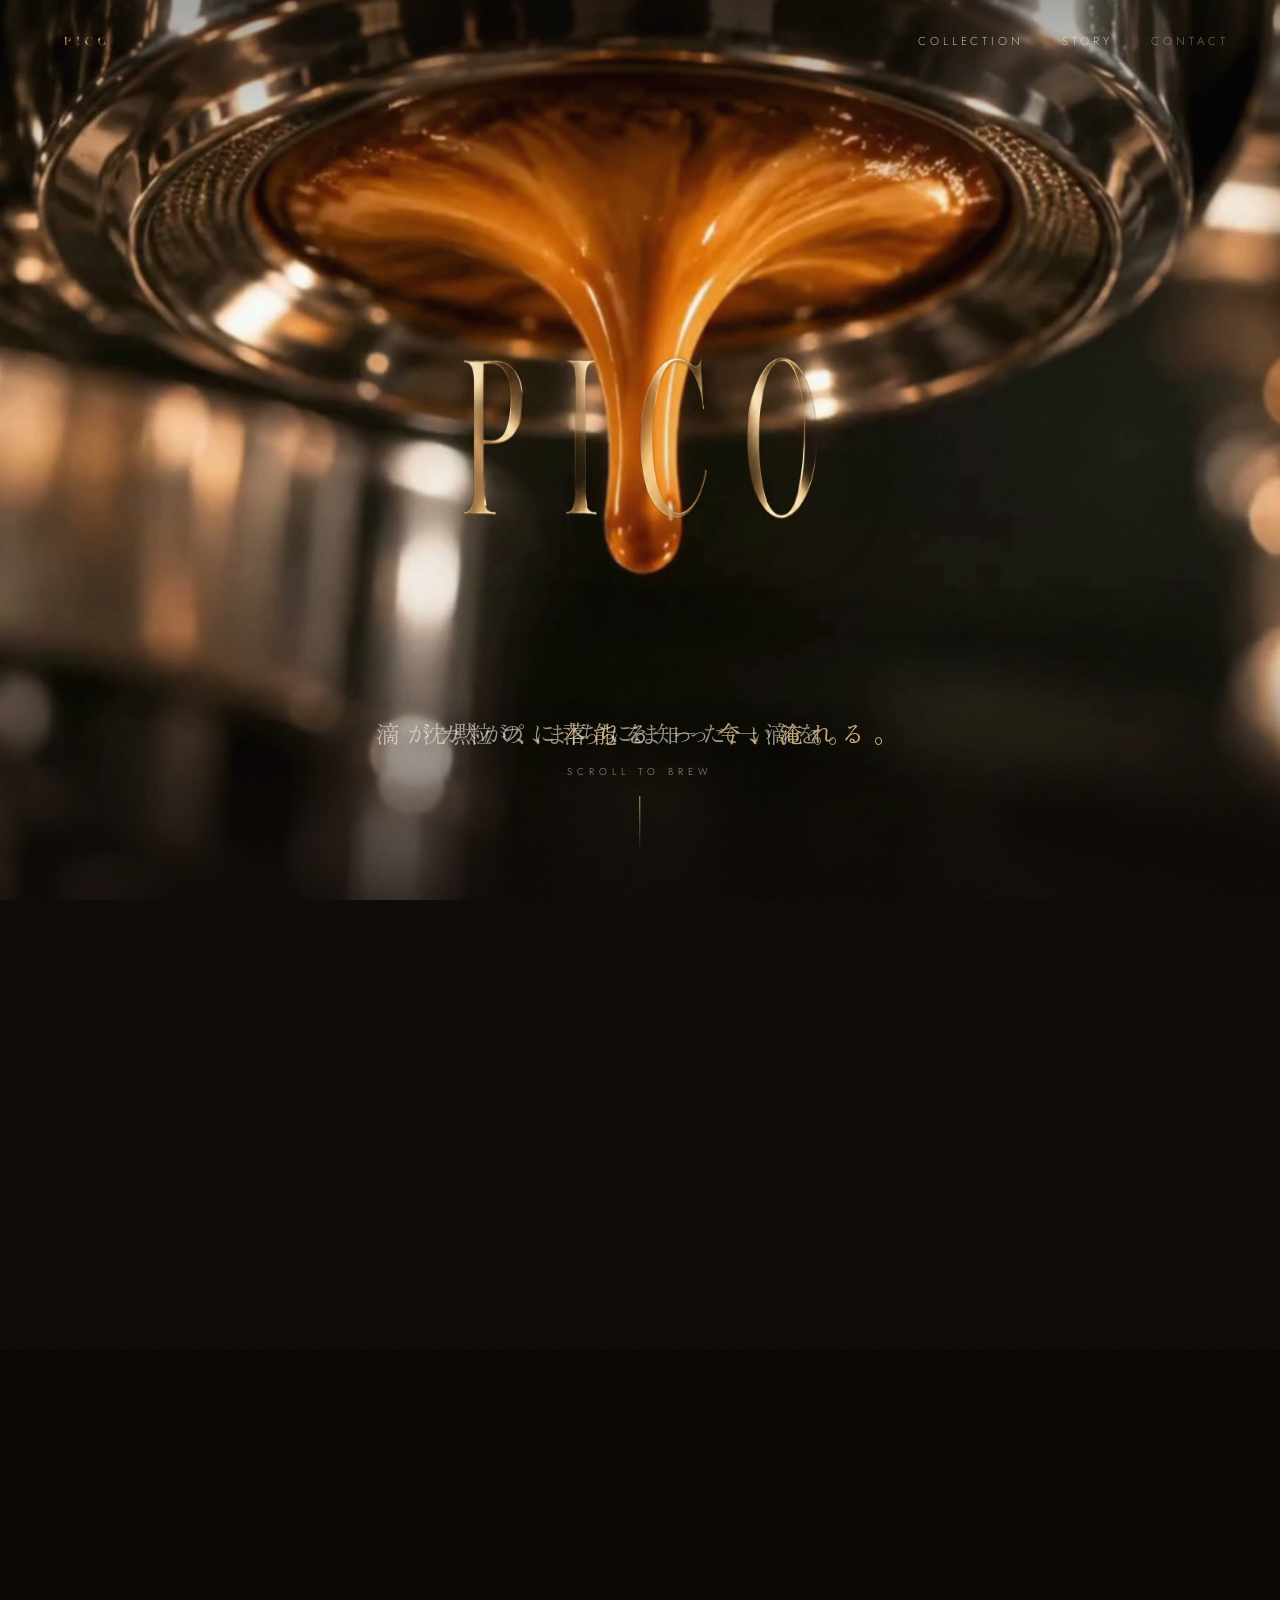
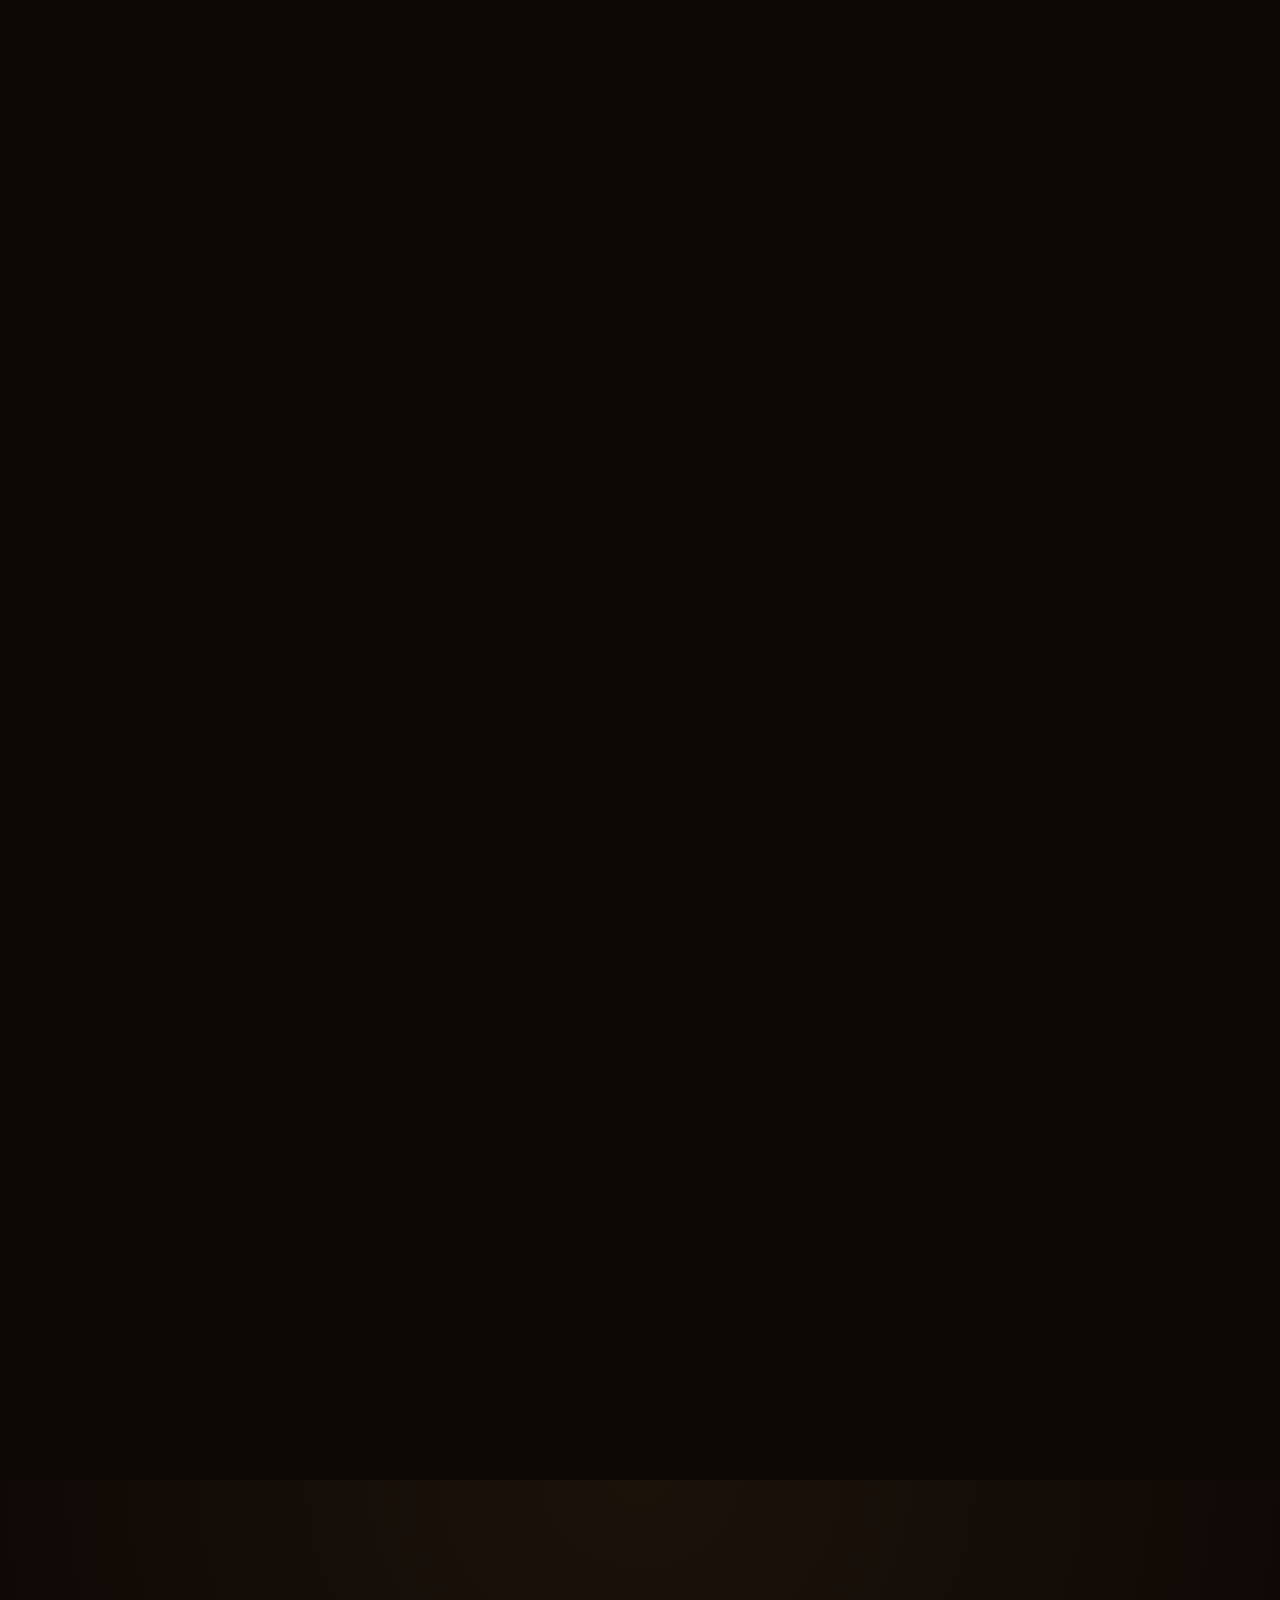
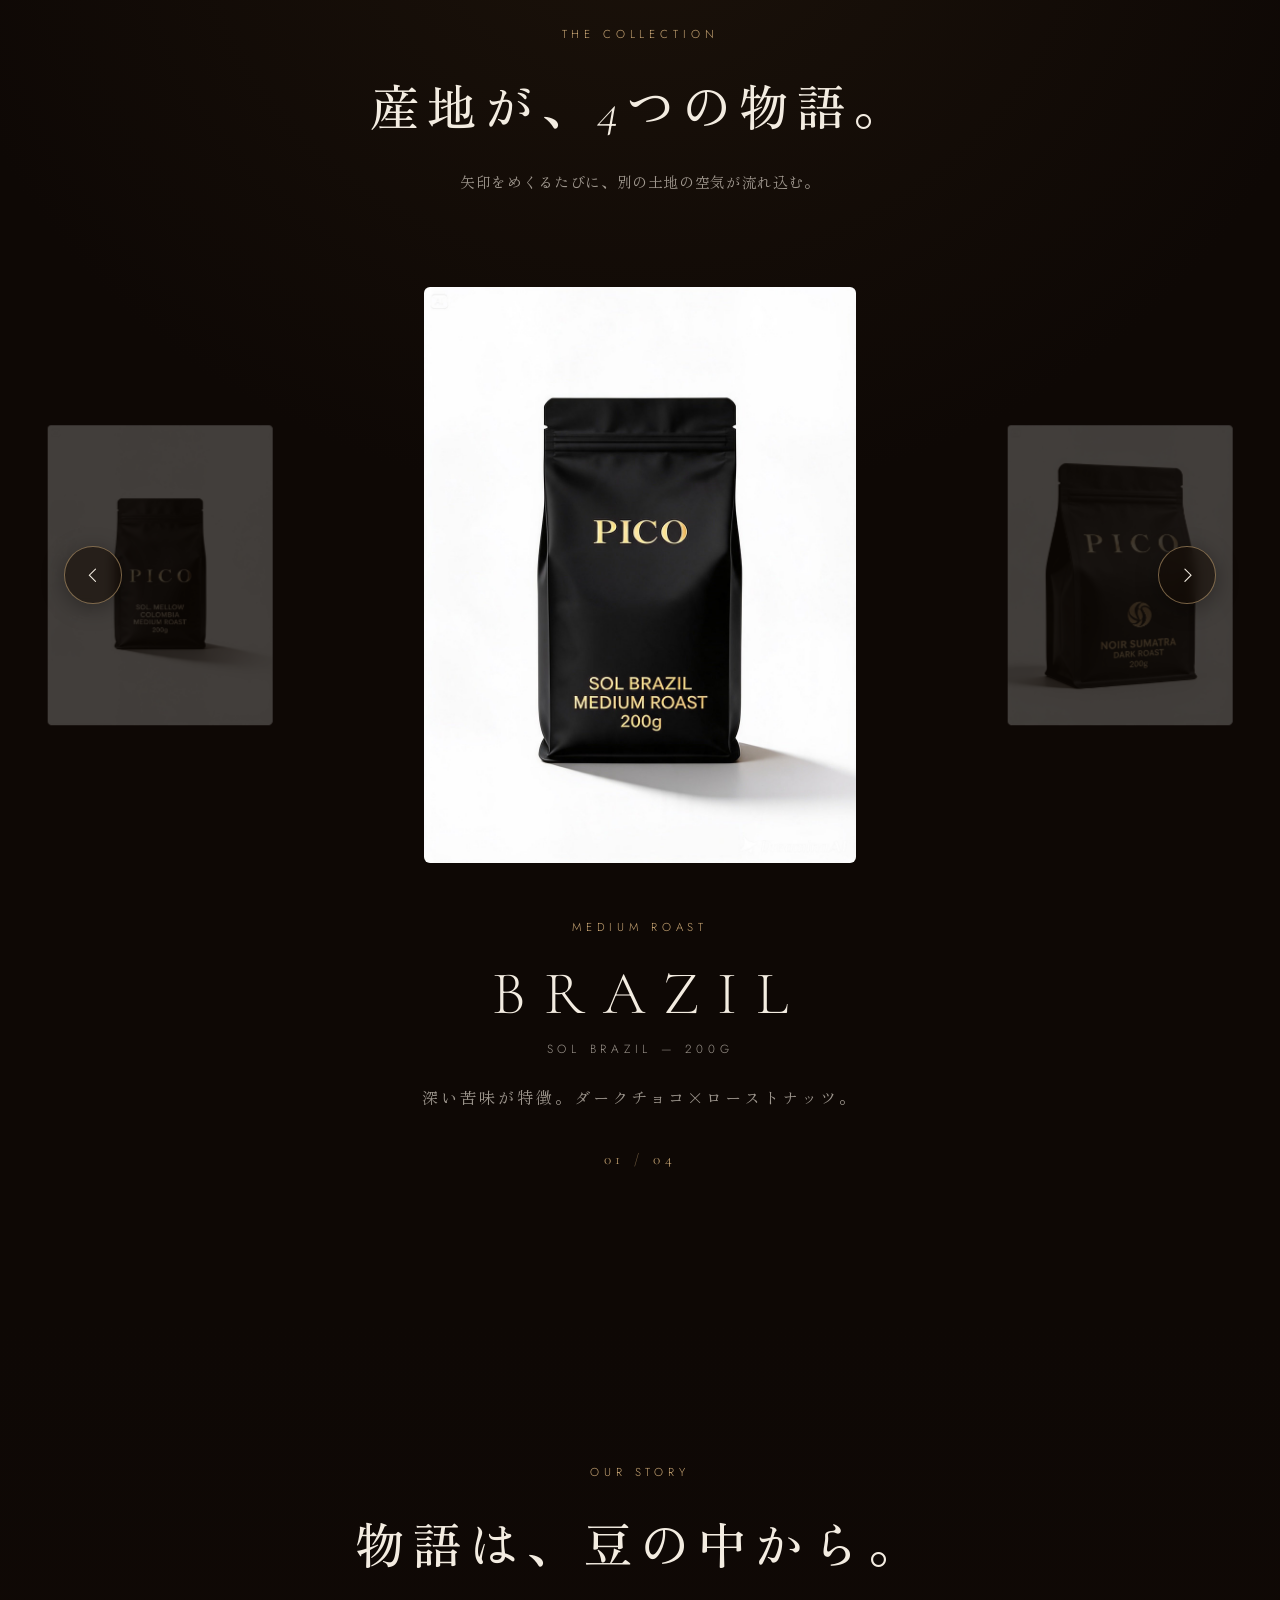
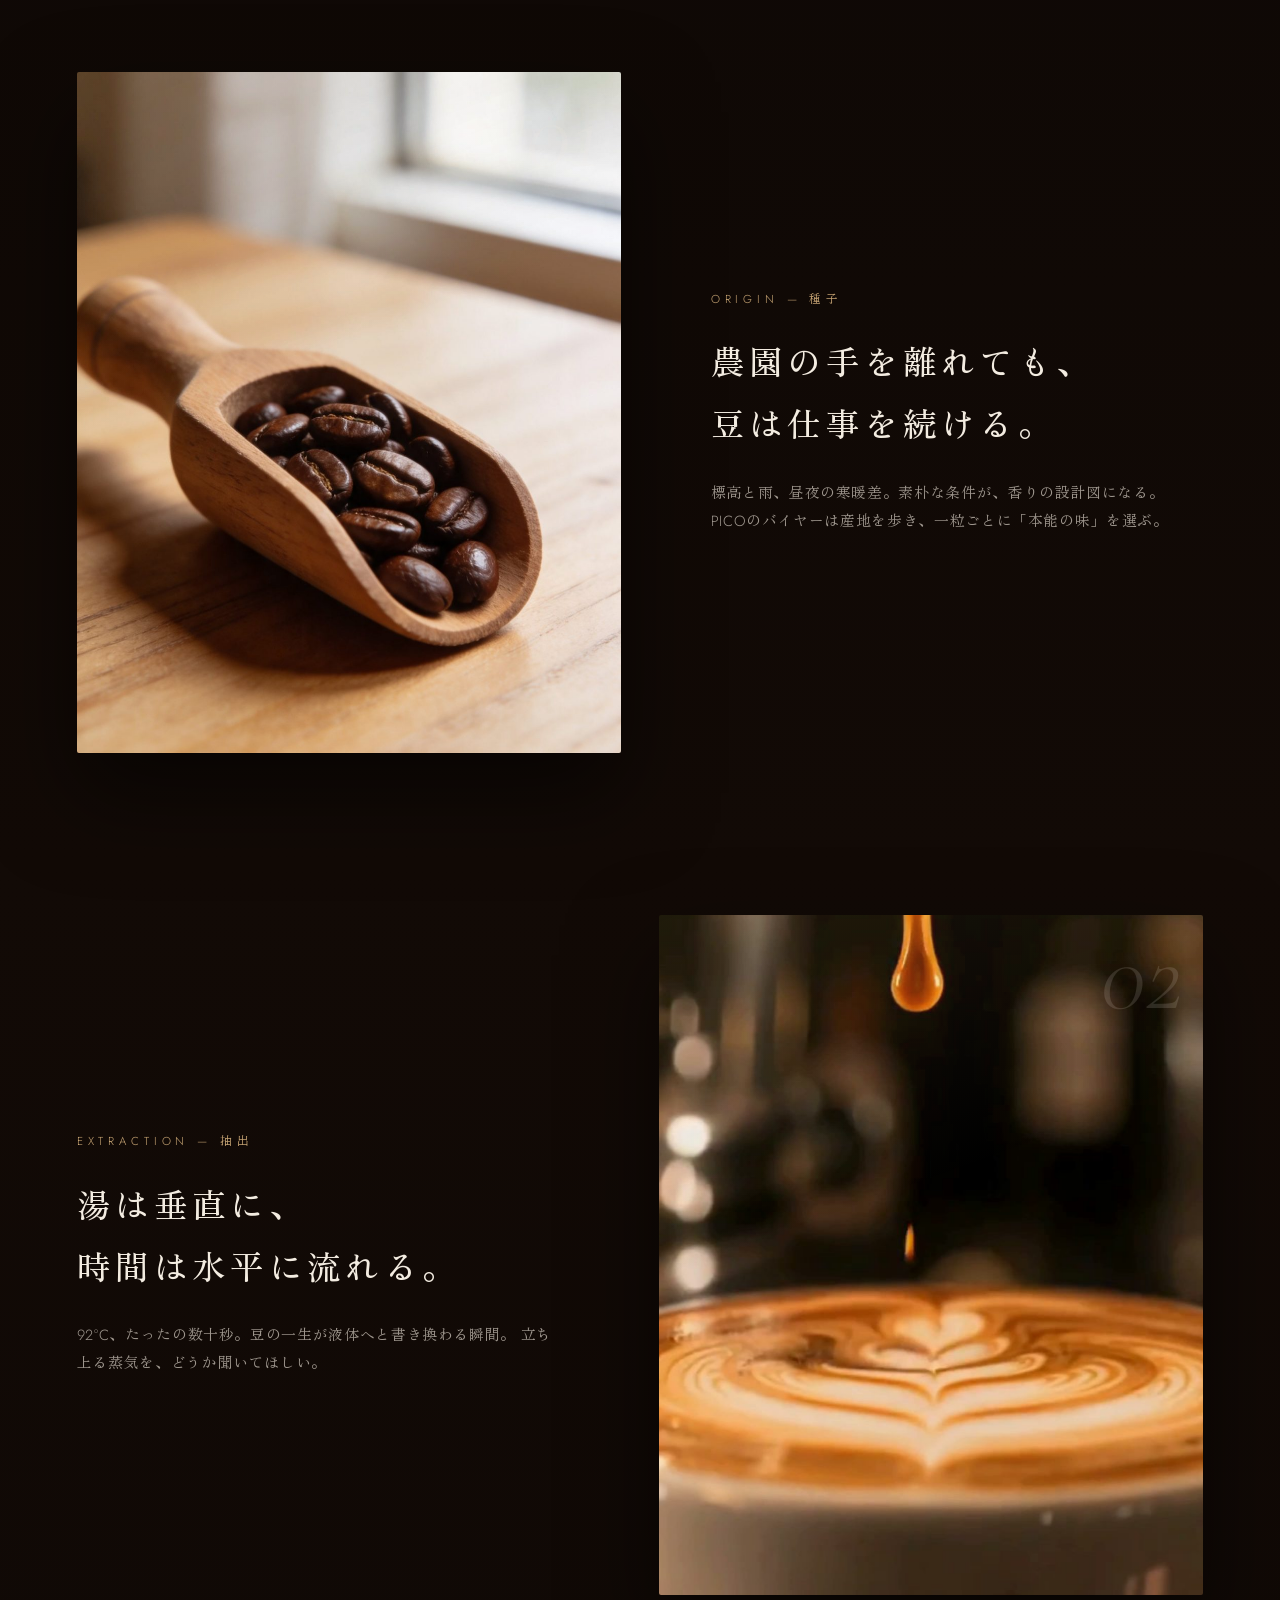
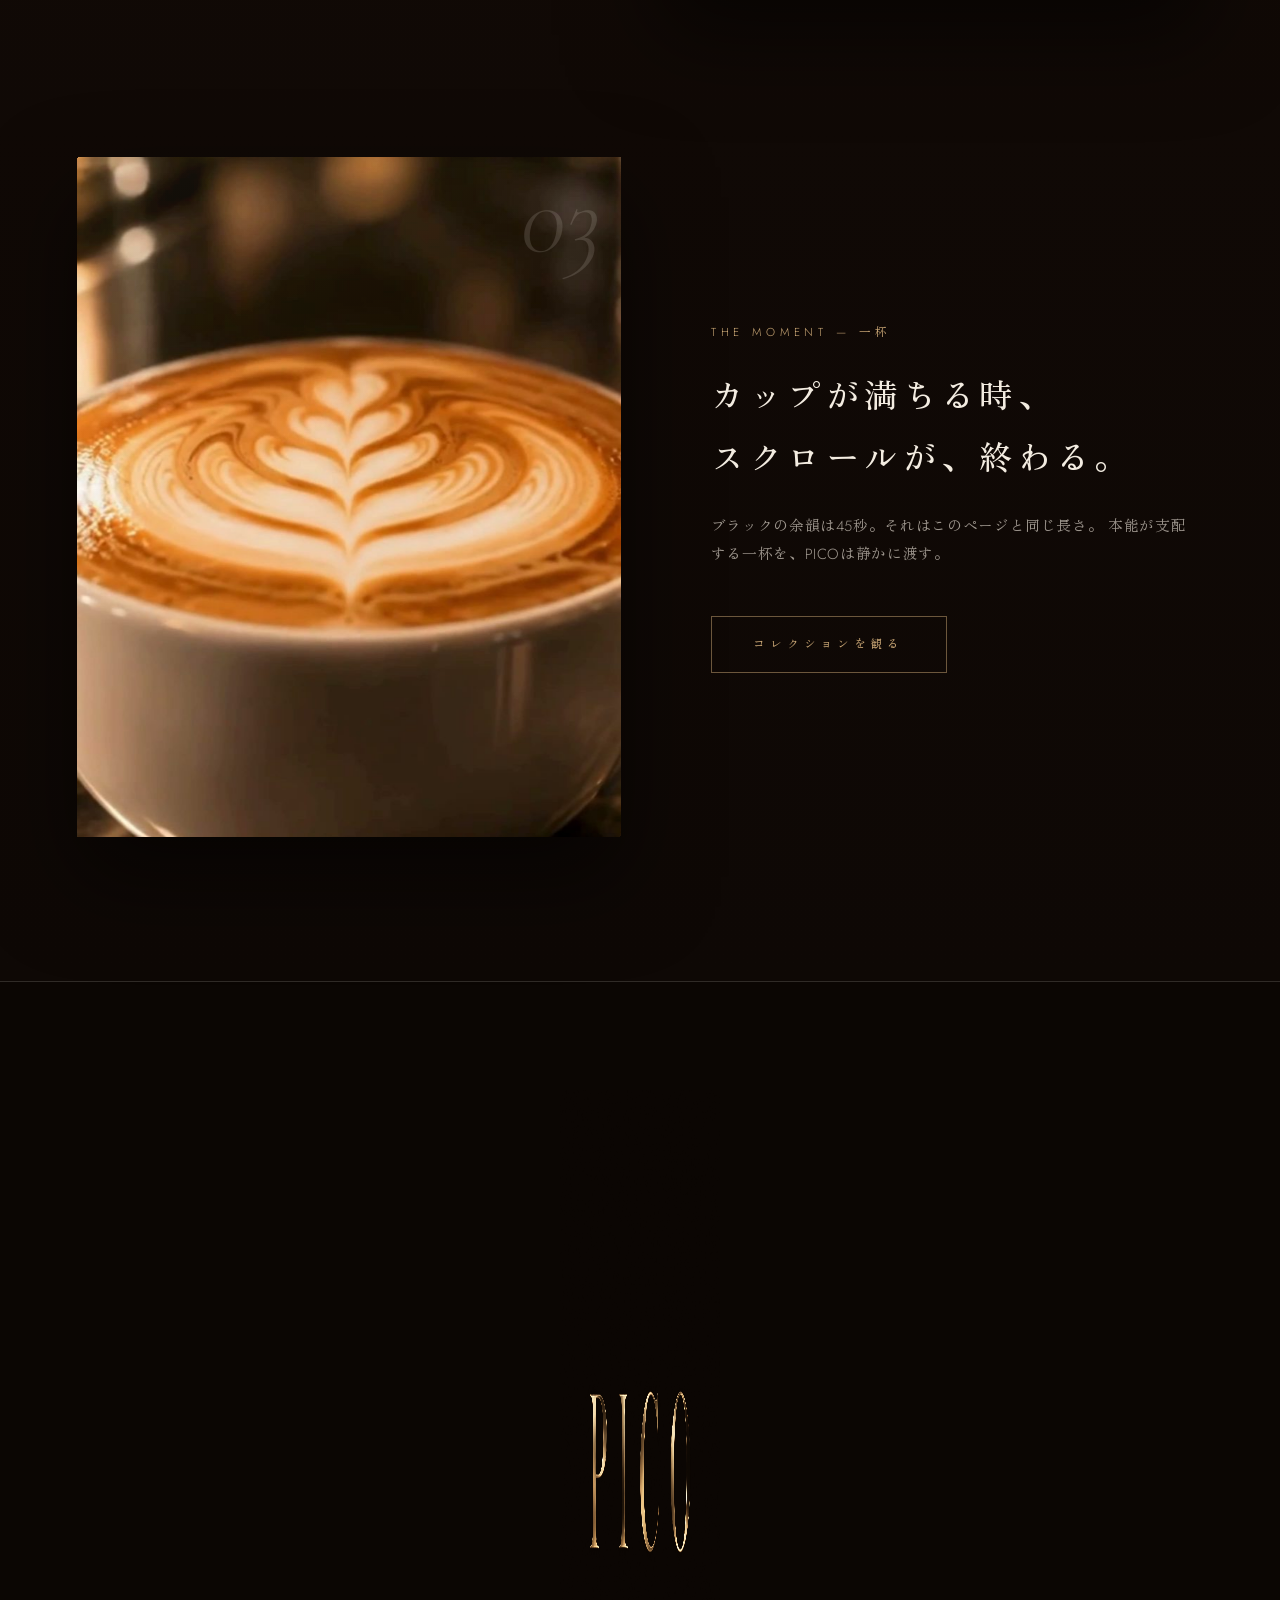
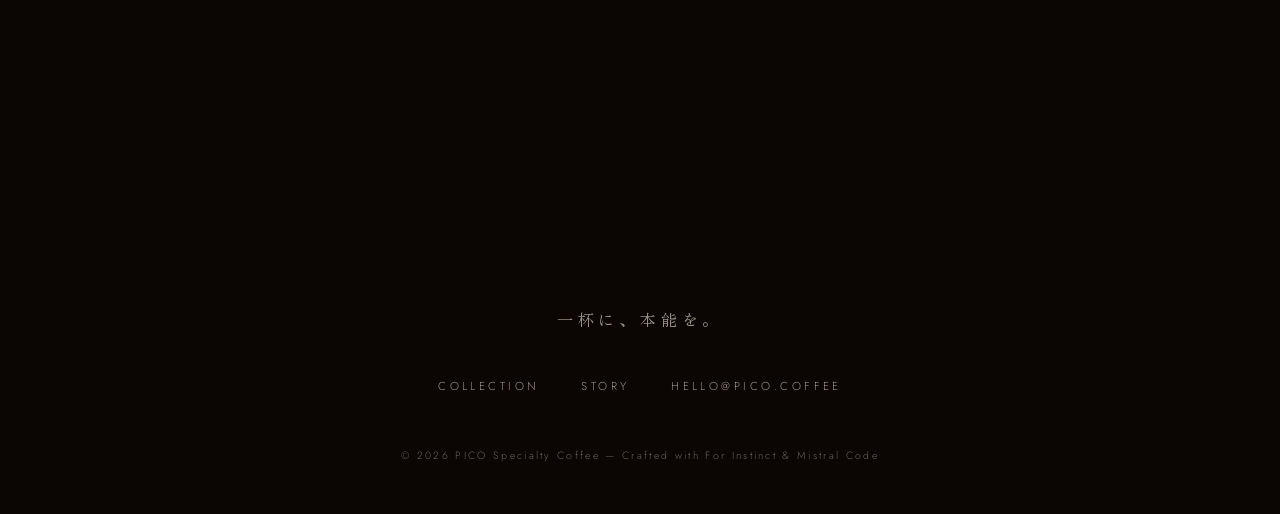
==== index.html @ e60bdcea "PICO immersive landing page (final) Co-authored-by: kakasoma2ndminecraft-lab <kakasoma2ndminecraft-l" ====
<!doctype html>
<html lang="ja">
<head>
  <meta charset="utf-8" />
  <meta name="viewport" content="width=device-width, initial-scale=1" />
  <title>PICO — Specialty Coffee</title>
  <meta name="description" content="PICO — 一杯に、本能を。スクロールとともに淹れる、没入型コーヒー体験。" />
  <meta name="theme-color" content="#0e0805" />
  <link rel="preconnect" href="https://fonts.googleapis.com" />
  <link rel="preconnect" href="https://fonts.gstatic.com" crossorigin />
  <link href="https://fonts.googleapis.com/css2?family=Cormorant+Garamond:ital,wght@0,300;0,400;0,500;1,300&family=Jost:wght@300;400;500&family=Zen+Old+Mincho:wght@400;500&display=swap" rel="stylesheet" />
  <link rel="stylesheet" href="css/style.css" />
  <link rel="icon" href="assets/img/PICO.png" />
</head>
<body>
  <div class="grain" aria-hidden="true"></div>
  <div class="scroll-progress" aria-hidden="true"><span id="progressBar"></span></div>

  <header class="site-nav" id="siteNav" data-nav>
    <a class="brand" href="#top" aria-label="PICO トップへ"><img src="assets/img/PICO-metal.png" alt="PICO" width="1400" height="788" /></a>
    <nav>
      <a href="#collection">Collection</a>
      <a href="#story">Story</a>
      <a href="mailto:hello@pico.coffee" class="muted">Contact</a>
    </nav>
  </header>

  <!-- 1. OPENING / 2. SCROLL-SCRUBBED VIDEO -->
  <section class="hero" id="top">
    <div class="hero-stage" id="heroStage">
      <div class="hero-pin">
        <video
          id="heroVideo"
          class="hero-video"
          src="assets/video/pico-hero.mp4"
          poster="assets/video/pico-hero-poster.jpg"
          muted
          playsinline
          preload="auto"
        ></video>
        <div class="hero-vignette" aria-hidden="true"></div>

        <div class="hero-logo" id="heroLogo">
          <img src="assets/img/PICO-metal.png" alt="PICO" draggable="false" width="1400" height="788" />
        </div>

        <div class="hero-scenes" id="heroScenes">
          <p class="scene is-visible" data-from="0.00" data-to="0.20">一粒の、<em>本能</em>を知っている。</p>
          <p class="scene" data-from="0.26" data-to="0.46">時間が、香りに変わっていく。</p>
          <p class="scene" data-from="0.52" data-to="0.72">沈黙が、まちにまった一滴を。</p>
          <p class="scene scene-end" data-from="0.78" data-to="1.01">滴がカップに落ちる — <em>今、淹れる。</em></p>
        </div>

        <div class="scroll-hint" id="scrollHint" aria-hidden="true">
          <span class="scroll-hint__label">Scroll to Brew</span>
          <span class="scroll-hint__line"></span>
        </div>
      </div>
    </div>
  </section>

  <!-- 3. COFFEE CAROUSEL -->
  <section class="collection" id="collection">
    <header class="section-head reveal">
      <p class="eyebrow">The Collection</p>
      <h2>産地が、<span class="numeral">4</span>つの物語。</h2>
      <p class="lead">矢印をめくるたびに、別の土地の空気が流れ込む。</p>
    </header>

    <div class="carousel" id="carousel" aria-roledescription="carousel" aria-label="PICO products">
      <button class="arrow arrow--prev" id="prevBtn" aria-label="前の商品">
        <svg viewBox="0 0 24 24" fill="none"><path d="M15 4 7 12l8 8" stroke="currentColor" stroke-width="1.4" stroke-linecap="round"/></svg>
      </button>

      <div class="carousel-stage">
        <figure class="slot slot--prev" id="slotPrev" aria-hidden="true"><img src="assets/img/products/colombia.jpg" alt="" draggable="false" width="900" height="1200" /></figure>
        <figure class="slot slot--current" id="slotCurrent"><img src="assets/img/products/brazil.jpg" alt="" draggable="false" width="900" height="1200" /></figure>
        <figure class="slot slot--next" id="slotNext" aria-hidden="true"><img src="assets/img/products/sumatra.jpg" alt="" draggable="false" width="900" height="1200" /></figure>
      </div>

      <button class="arrow arrow--next" id="nextBtn" aria-label="次の商品">
        <svg viewBox="0 0 24 24" fill="none"><path d="m9 4 8 8-8 8" stroke="currentColor" stroke-width="1.4" stroke-linecap="round"/></svg>
      </button>
    </div>

    <div class="product-meta reveal" aria-live="polite">
      <p class="eyebrow" id="productRoast">MEDIUM ROAST</p>
      <h3 class="product-origin" id="productOrigin">BRAZIL</h3>
      <p class="product-name" id="productName">SOL BRAZIL — 200g</p>
      <p class="product-note" id="productNote">深い苦味が特徴。<br />ダークチョコ×ローストナッツ。</p>
      <div class="product-cursor" id="productCursor">
        <span>01</span><i>/</i><span>04</span>
      </div>
    </div>
  </section>

  <!-- 5. STORY -->
  <section class="story" id="story">
    <header class="section-head section-head--center reveal">
      <p class="eyebrow">Our Story</p>
      <h2>物語は、豆の中から。</h2>
    </header>

    <article class="chapter">
      <div class="chapter-media" data-parallax="0.10">
        <img src="assets/img/story/beans.jpg" alt="木のスコップに盛られた焙煎豆" loading="lazy" decoding="async" width="1200" height="1600" />
        <span class="chapter-no numeral">01</span>
      </div>
      <div class="chapter-text reveal">
        <p class="eyebrow">Origin — 種子</p>
        <h3>農園の手を離れても、<br />豆は仕事を続ける。</h3>
        <p>
          標高と雨、昼夜の寒暖差。素朴な条件が、香りの設計図になる。
          PICOのバイヤーは産地を歩き、一粒ごとに「本能の味」を選ぶ。
        </p>
      </div>
    </article>

    <article class="chapter chapter--flip">
      <div class="chapter-media" data-parallax="0.10">
        <img src="assets/img/story/extraction.jpg" alt="マシンから滴り落ちるエスプレッソ" loading="lazy" decoding="async" width="1920" height="1080" />
        <span class="chapter-no numeral">02</span>
      </div>
      <div class="chapter-text reveal">
        <p class="eyebrow">Extraction — 抽出</p>
        <h3>湯は垂直に、<br />時間は水平に流れる。</h3>
        <p>
          92°C、たったの数十秒。豆の一生が液体へと書き換わる瞬間。
          立ち上る蒸気を、どうか聞いてほしい。
        </p>
      </div>
    </article>

    <article class="chapter">
      <div class="chapter-media" data-parallax="0.10">
        <img src="assets/img/story/cup.jpg" alt="滴を受け止めたカップ" loading="lazy" decoding="async" width="1920" height="1080" />
        <span class="chapter-no numeral">03</span>
      </div>
      <div class="chapter-text reveal">
        <p class="eyebrow">The Moment — 一杯</p>
        <h3>カップが満ちる時、<br />スクロールが、終わる。</h3>
        <p>
          ブラックの余韻は45秒。それはこのページと同じ長さ。
          本能が支配する一杯を、PICOは静かに渡す。
        </p>
        <a class="cta" href="#collection">コレクションを観る</a>
      </div>
    </article>
  </section>

  <footer class="site-footer" id="footer">
    <img class="footer-logo" src="assets/img/PICO-metal.png" alt="PICO" width="1400" height="788" />
    <p class="footer-tag">一杯に、本能を。</p>
    <nav class="footer-nav">
      <a href="#collection">Collection</a>
      <a href="#story">Story</a>
      <a href="mailto:hello@pico.coffee">hello@pico.coffee</a>
    </nav>
    <p class="footer-fine">&copy; <span id="year"></span> PICO Specialty Coffee — Crafted with For Instinct &amp; Mistral Code</p>
  </footer>

  <script src="js/main.js"></script>
</body>
</html>
---- css/style.css ----
/* ==========================================================================
   PICO — Specialty Coffee / immersive one-pager
   ========================================================================== */

:root {
  --bg: #0e0805;
  --bg-soft: #171009;
  --cream: #f3ece1;
  --cream-dim: rgba(243, 236, 225, 0.62);
  --line: rgba(243, 236, 225, 0.16);
  --gold: #c9a675;
  --serif: "Cormorant Garamond", "Zen Old Mincho", serif;
  --sans: "Jost", "Zen Old Mincho", sans-serif;
  --mincho: "Zen Old Mincho", serif;
  --ease: cubic-bezier(0.22, 1, 0.36, 1);
}

* { margin: 0; padding: 0; box-sizing: border-box; }

html { scroll-behavior: smooth; overflow-x: clip; }

body {
  background: var(--bg);
  color: var(--cream);
  font-family: var(--sans);
  font-weight: 300;
  letter-spacing: 0.04em;
  line-height: 1.9;
  overflow-x: clip;
  -webkit-font-smoothing: antialiased;
}

img { max-width: 100%; display: block; user-select: none; }
a { color: inherit; text-decoration: none; }

.numeral { font-family: var(--serif); font-style: italic; font-weight: 300; }
.eyebrow {
  font-size: 0.72rem;
  text-transform: uppercase;
  letter-spacing: 0.42em;
  color: var(--gold);
  margin-bottom: 1.2rem;
}
.sp-only { display: none; }

/* film grain */
.grain {
  position: fixed; inset: -50%;
  pointer-events: none; z-index: 60;
  opacity: 0.05;
  background-image: url("data:image/svg+xml,%3Csvg xmlns='http://www.w3.org/2000/svg' width='240' height='240'%3E%3Cfilter id='n'%3E%3CfeTurbulence type='fractalNoise' baseFrequency='0.9' numOctaves='2'/%3E%3C/filter%3E%3Crect width='240' height='240' filter='url(%23n)'/%3E%3C/svg%3E");
  animation: grain 7s steps(8) infinite;
}
@keyframes grain {
  0%, 100% { transform: translate(0, 0); }
  25% { transform: translate(-6%, 4%); }
  50% { transform: translate(4%, -7%); }
  75% { transform: translate(-3%, -3%); }
}

/* scroll progress */
.scroll-progress {
  position: fixed; top: 0; left: 0; right: 0;
  height: 2px; z-index: 70;
  background: transparent;
}
.scroll-progress span {
  display: block; height: 100%; width: 100%;
  transform: scaleX(0); transform-origin: 0 50%;
  background: linear-gradient(90deg, var(--gold), #e8d5b0);
}

/* nav */
.site-nav {
  position: fixed; top: 0; left: 0; right: 0; z-index: 50;
  display: flex; justify-content: space-between; align-items: center;
  padding: 1.4rem clamp(1.4rem, 4vw, 3.5rem);
}
.site-nav .brand img {
  height: 2.4rem; width: auto;
  filter: drop-shadow(0 0 18px rgba(201, 166, 117, 0.35));
}
.site-nav nav { display: flex; gap: 2.4rem; }
.site-nav nav a {
  font-size: 0.72rem; text-transform: uppercase;
  letter-spacing: 0.34em; opacity: 0.75;
  transition: opacity 0.3s;
}
.site-nav nav a:hover { opacity: 1; }
.site-nav nav a.muted { opacity: 0.45; }
.site-nav { transition: transform 0.5s var(--ease), opacity 0.5s var(--ease); }
.site-nav.is-hidden { transform: translateY(-110%); opacity: 0; }

/* ============ 1 & 2. HERO ============ */
.hero-stage { height: 520vh; }
.hero-pin {
  position: sticky; top: 0;
  height: 100vh; height: 100svh;
  overflow: hidden;
}
.hero-video {
  width: 100%; height: 100%;
  object-fit: cover;
  transform: scale(1.04);
  will-change: transform;
}

.hero-vignette {
  position: absolute; inset: 0;
  background:
    radial-gradient(120% 90% at 50% 40%, transparent 55%, rgba(8, 4, 2, 0.55) 100%),
    linear-gradient(to bottom, rgba(8, 4, 2, 0.35), transparent 22%, transparent 70%, rgba(14, 8, 5, 0.8));
  pointer-events: none;
}

.hero-logo {
  position: absolute; inset: 0;
  display: grid; place-items: center;
  pointer-events: none;
}
.hero-logo img {
  width: clamp(15rem, 44vw, 42rem);
  filter: drop-shadow(0 6px 45px rgba(201, 166, 117, 0.28));
  animation: logoIn 2.4s var(--ease) 0.4s both;
}
@keyframes logoIn {
  from { opacity: 0; transform: scale(1.18); filter: blur(14px) drop-shadow(0 6px 45px rgba(201,166,117,0.5)); }
  to { opacity: 1; transform: scale(1); filter: blur(0) drop-shadow(0 6px 45px rgba(201,166,117,0.28)); }
}

.hero-scenes {
  position: absolute; inset: 0;
  display: grid; place-items: end center;
  padding-bottom: 16vh;
  pointer-events: none;
}
.hero-scenes .scene {
  grid-area: 1 / 1;
  font-family: var(--mincho);
  font-size: clamp(1rem, 2.2vw, 1.5rem);
  letter-spacing: 0.3em;
  color: var(--cream-dim);
  opacity: 0;
  transform: translateY(1.4rem);
  transition: opacity 0.7s var(--ease), transform 0.7s var(--ease);
  text-shadow: 0 2px 24px rgba(0, 0, 0, 0.6);
}
.scene em {
  font-style: normal; color: var(--gold);
}
.scene.is-visible { opacity: 1; transform: translateY(0); }

.scroll-hint {
  position: absolute; bottom: 5.5vh; left: 50%;
  transform: translateX(-50%);
  display: flex; flex-direction: column; align-items: center; gap: 0.9rem;
  transition: opacity 0.5s;
}
.scroll-hint__label {
  font-size: 0.62rem; text-transform: uppercase;
  letter-spacing: 0.5em; opacity: 0.6;
}
.scroll-hint__line {
  width: 1px; height: 3.4rem;
  background: linear-gradient(to bottom, var(--gold), transparent);
  animation: hintDrop 2.2s var(--ease) infinite;
  transform-origin: 50% 0;
}
@keyframes hintDrop {
  0% { transform: scaleY(0); opacity: 1; }
  55% { transform: scaleY(1); opacity: 1; }
  100% { transform: scaleY(1); opacity: 0; }
}

/* ============ shared section shell ============ */
.section-head { margin-bottom: clamp(3rem, 7vw, 6rem); }
.section-head h2 {
  font-family: var(--mincho);
  font-weight: 500;
  font-size: clamp(1.7rem, 4.6vw, 3.1rem);
  letter-spacing: 0.14em;
  line-height: 1.6;
}
.section-head .lead {
  margin-top: 1.2rem;
  color: var(--cream-dim);
  font-size: 0.92rem;
}
.section-head--center {
  text-align: center;
  display: flex; flex-direction: column; align-items: center;
}

/* ============ 3. CAROUSEL ============ */
.collection {
  position: relative;
  padding: clamp(7rem, 16vh, 12rem) clamp(1.2rem, 5vw, 5rem);
  background:
    radial-gradient(90% 70% at 50% 0%, #1b120a 0%, var(--bg) 62%);
}
.collection .section-head { text-align: center; display: flex; flex-direction: column; align-items: center; }

.carousel {
  display: flex; align-items: center; justify-content: center;
  gap: clamp(0.6rem, 2.5vw, 2.2rem);
}
.carousel-stage {
  position: relative;
  width: min(88vw, 62rem);
  height: min(64vh, 40rem);
  perspective: 1400px;
}
.slot {
  position: absolute; top: 0; left: 50%;
  height: 100%; aspect-ratio: 3 / 4;
  transform: translateX(-50%);
  display: grid; place-items: center;
  transition: transform 0.85s var(--ease), opacity 0.85s var(--ease), filter 0.85s var(--ease);
  will-change: transform, opacity;
}
.slot img {
  width: 100%; height: 100%;
  object-fit: contain;
  border-radius: 6px;
}
.slot--current { z-index: 3; }
.slot--prev, .slot--next {
  z-index: 1; opacity: 0.22;
  filter: blur(1px) saturate(0.7);
  pointer-events: none;
}
.slot--prev { transform: translateX(-50%) translateX(calc(-1 * min(42vw, 30rem))) scale(0.52); }
.slot--next { transform: translateX(-50%) translateX(min(42vw, 30rem)) scale(0.52); }
.slot.is-leaving-right { transform: translateX(-50%) translateX(min(42vw, 30rem)) scale(0.52); opacity: 0.22; filter: blur(1px); }
.slot.is-leaving-left  { transform: translateX(-50%) translateX(calc(-1 * min(42vw, 30rem))) scale(0.52); opacity: 0.22; filter: blur(1px); }

.arrow {
  flex: none;
  width: clamp(2.8rem, 5vw, 3.6rem);
  height: clamp(2.8rem, 5vw, 3.6rem);
  border-radius: 50%;
  border: 1px solid rgba(201, 166, 117, 0.55);
  background: rgba(20, 12, 6, 0.6);
  -webkit-backdrop-filter: blur(6px);
  backdrop-filter: blur(6px);
  color: var(--cream);
  box-shadow: 0 4px 22px rgba(0, 0, 0, 0.35);
  display: grid; place-items: center;
  cursor: pointer;
  transition: border-color 0.3s, background 0.3s, transform 0.3s;
  z-index: 5;
}
.arrow svg { width: 1.15rem; height: 1.15rem; }
.arrow:hover { border-color: var(--gold); background: rgba(201, 166, 117, 0.08); transform: scale(1.05); }
.arrow:focus-visible { outline: 1px solid var(--gold); outline-offset: 4px; }

.site-nav nav a:focus-visible,
.footer-nav a:focus-visible,
.cta:focus-visible {
  outline: 1px solid var(--gold);
  outline-offset: 4px;
}

.product-meta {
  margin-top: clamp(2.6rem, 6vh, 4.2rem);
  text-align: center;
}
.product-origin {
  font-family: var(--serif);
  font-weight: 300;
  font-size: clamp(2.2rem, 5.5vw, 3.8rem);
  letter-spacing: 0.3em;
  text-indent: 0.3em;
  line-height: 1.2;
}
.product-name {
  margin-top: 0.4rem;
  font-size: 0.74rem;
  letter-spacing: 0.4em;
  text-transform: uppercase;
  color: var(--cream-dim);
}
.product-note {
  margin-top: 1.4rem;
  font-family: var(--mincho);
  font-size: clamp(0.88rem, 1.6vw, 1.02rem);
  letter-spacing: 0.18em;
  color: var(--cream-dim);
}
.product-cursor {
  margin-top: 2rem;
  font-family: var(--serif);
  font-size: 0.95rem;
  letter-spacing: 0.3em;
  color: var(--gold);
}
.product-cursor i { margin: 0 0.6rem; opacity: 0.5; font-style: normal; }

/* ============ 5. STORY ============ */
.story {
  padding: clamp(7rem, 16vh, 13rem) clamp(1.2rem, 6vw, 6rem);
  background: linear-gradient(to bottom, var(--bg), #120a06 40%, var(--bg));
}
.chapter {
  display: grid;
  grid-template-columns: 1.05fr 0.95fr;
  align-items: center;
  gap: clamp(2.4rem, 7vw, 7rem);
  max-width: 74rem;
  margin: 0 auto clamp(7rem, 18vh, 12rem);
}
.chapter:last-child { margin-bottom: 0; }
.chapter--flip { grid-template-columns: 0.95fr 1.05fr; }
.chapter--flip .chapter-media { order: 2; }

.chapter-media {
  position: relative;
  overflow: hidden;
  border-radius: 2px;
  box-shadow: 0 40px 90px rgba(0, 0, 0, 0.55);
}
.chapter-media img {
  width: 100%; height: auto;
  aspect-ratio: 4 / 5; object-fit: cover;
  transform: scale(1.12);
  will-change: transform;
}
.chapter-media::after {
  content: "";
  position: absolute; inset: 0;
  background: linear-gradient(160deg, rgba(224, 178, 106, 0.10), transparent 42%);
}
.chapter-no {
  position: absolute; top: 0.6rem; right: 1.2rem;
  font-size: clamp(4rem, 8vw, 7rem);
  color: rgba(243, 236, 225, 0.14);
  line-height: 1;
}
.chapter h3 {
  font-family: var(--mincho);
  font-weight: 500;
  font-size: clamp(1.35rem, 2.9vw, 2.1rem);
  letter-spacing: 0.13em;
  line-height: 1.85;
  margin-bottom: 1.6rem;
}
.chapter p:last-of-type {
  color: var(--cream-dim);
  font-size: 0.92rem;
  max-width: 30rem;
}
.cta {
  display: inline-block;
  margin-top: 3rem;
  padding: 1rem 2.6rem;
  border: 1px solid rgba(201, 166, 117, 0.5);
  font-size: 0.74rem;
  letter-spacing: 0.4em;
  text-transform: uppercase;
  color: var(--gold);
  transition: background 0.35s, color 0.35s, border-color 0.35s;
}
.cta:hover { background: var(--gold); color: #241407; border-color: var(--gold); }

/* footer */
.site-footer {
  padding: clamp(5rem, 12vh, 9rem) 1.5rem 3rem;
  text-align: center;
  border-top: 1px solid var(--line);
  background: #0b0603;
}
.footer-logo { width: 10rem; margin: 0 auto 1.6rem; }
.footer-tag {
  font-family: var(--mincho);
  letter-spacing: 0.3em;
  color: var(--cream-dim);
  margin-bottom: 2.6rem;
}
.footer-nav {
  display: flex; justify-content: center; gap: 2.6rem;
  margin-bottom: 3rem;
}
.footer-nav a {
  font-size: 0.72rem; letter-spacing: 0.3em; text-transform: uppercase;
  color: var(--cream-dim); transition: color 0.3s;
}
.footer-nav a:hover { color: var(--gold); }
.footer-fine { font-size: 0.66rem; letter-spacing: 0.22em; opacity: 0.4; }

/* reveal on scroll */
.reveal {
  opacity: 0;
  transform: translateY(2.6rem);
  transition: opacity 1.1s var(--ease), transform 1.1s var(--ease);
}
.reveal.in { opacity: 1; transform: translateY(0); }

/* ============ responsive ============ */
@media (max-width: 820px) {
  .sp-only { display: inline; }
  .hero-stage { height: 420vh; }
  .hero-scenes { padding-bottom: 20vh; }
  .carousel-stage { width: 86vw; height: min(48vh, 30rem); }
  .slot--current { transform: translateX(-50%) scale(0.85); }
  .slot--prev { transform: translateX(-50%) translateX(-46vw) scale(0.33); opacity: 0.38; }
  .slot--next { transform: translateX(-50%) translateX(46vw) scale(0.33); opacity: 0.38; }
  .slot.is-leaving-right { transform: translateX(-50%) translateX(46vw) scale(0.33); opacity: 0.38; }
  .slot.is-leaving-left  { transform: translateX(-50%) translateX(-46vw) scale(0.33); opacity: 0.38; }
  .chapter, .chapter--flip { grid-template-columns: 1fr; gap: 2.4rem; }
  .chapter--flip .chapter-media { order: 0; }
  .chapter { margin-bottom: 6rem; }
  .site-nav { padding: 1rem 1.1rem; }
  .site-nav .brand img { height: 1.9rem; }
  .site-nav nav { gap: 0.95rem; }
  .site-nav nav a { font-size: 0.6rem; letter-spacing: 0.14em; }
  .footer-nav { flex-wrap: wrap; gap: 1rem 1.6rem; }
  .arrow { width: 2.9rem; height: 2.9rem; }
}

@media (max-width: 480px) {
  .site-nav { padding: 0.9rem 0.9rem; }
  .site-nav .brand img { height: 1.7rem; }
  .site-nav nav { gap: 0.75rem; }
  .site-nav nav a { font-size: 0.56rem; letter-spacing: 0.1em; }
}

/* reduced motion */
@media (prefers-reduced-motion: reduce) {
  html { scroll-behavior: auto; }
  .grain { animation: none; }
  .hero-video { transform: none; }
  .hero-logo img { animation: none; }
  .scroll-hint__line { animation: none; }
  .reveal { opacity: 1; transform: none; transition: none; }
}
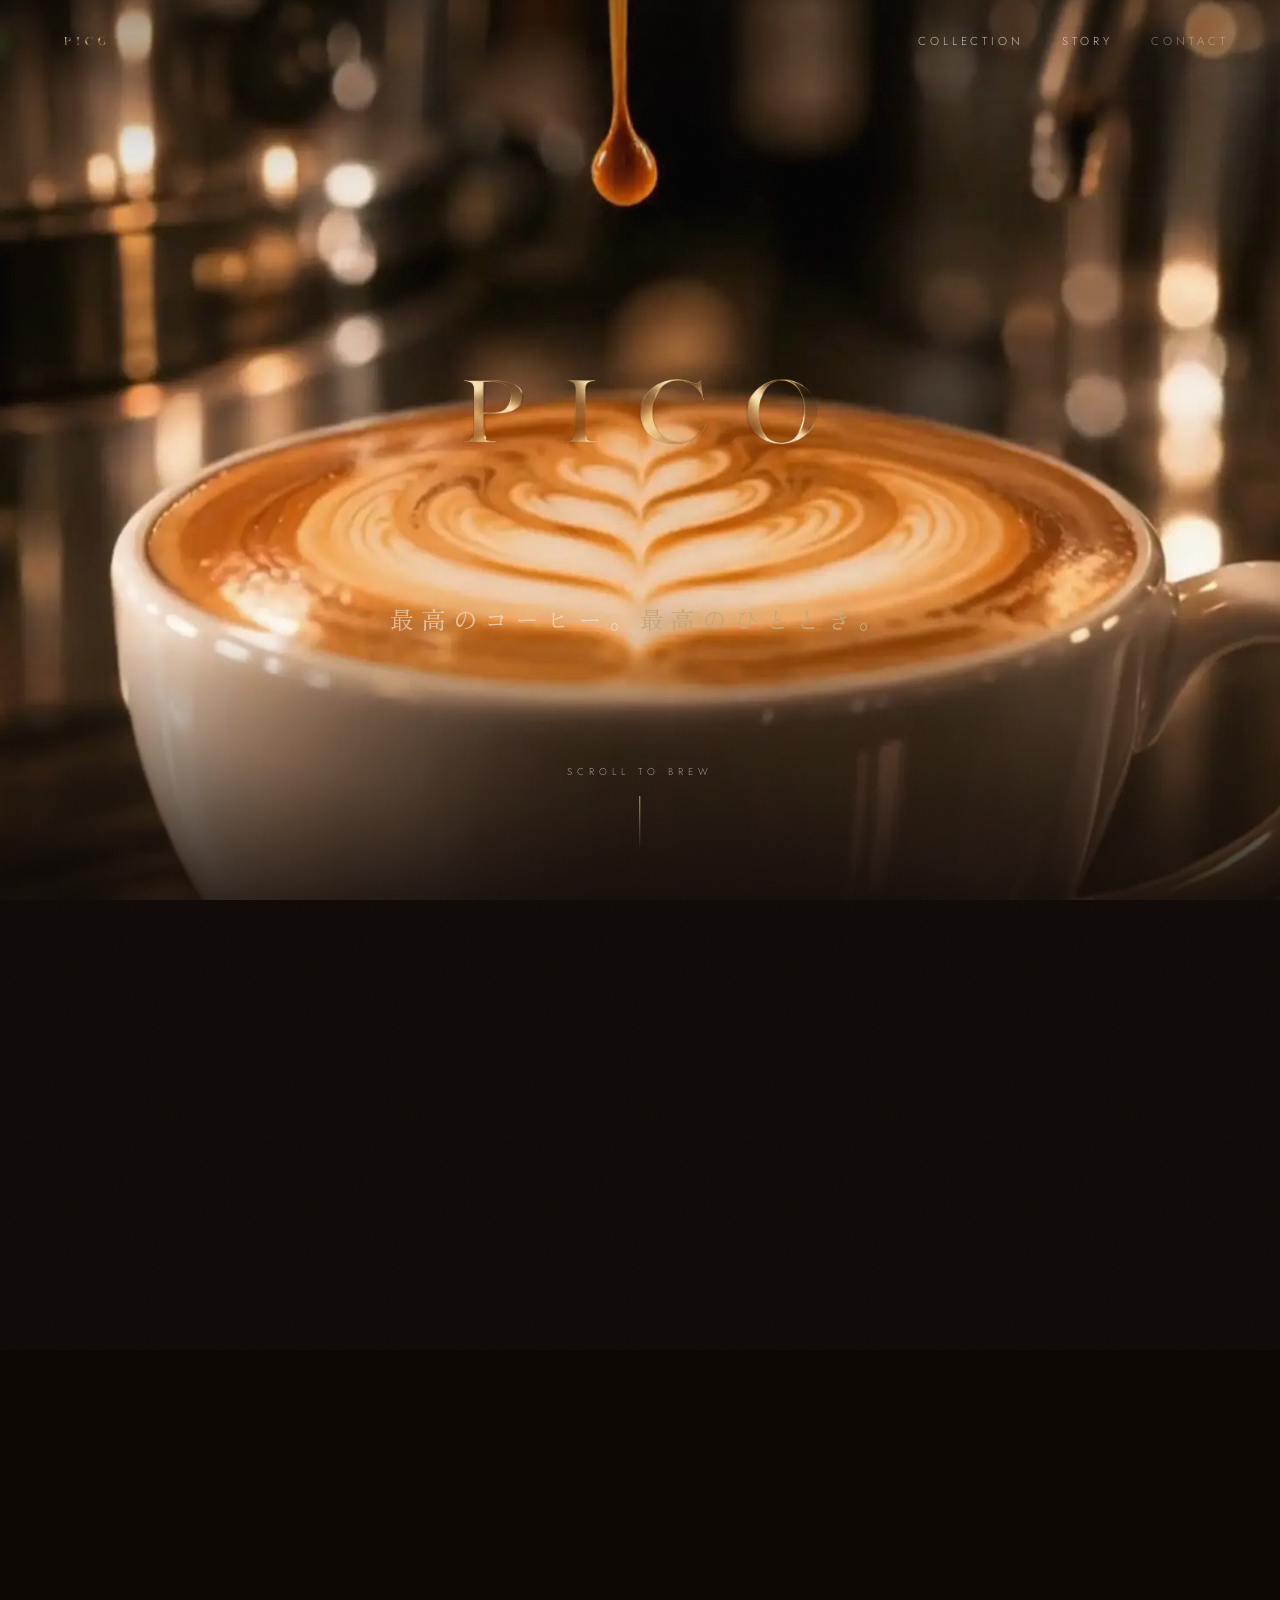
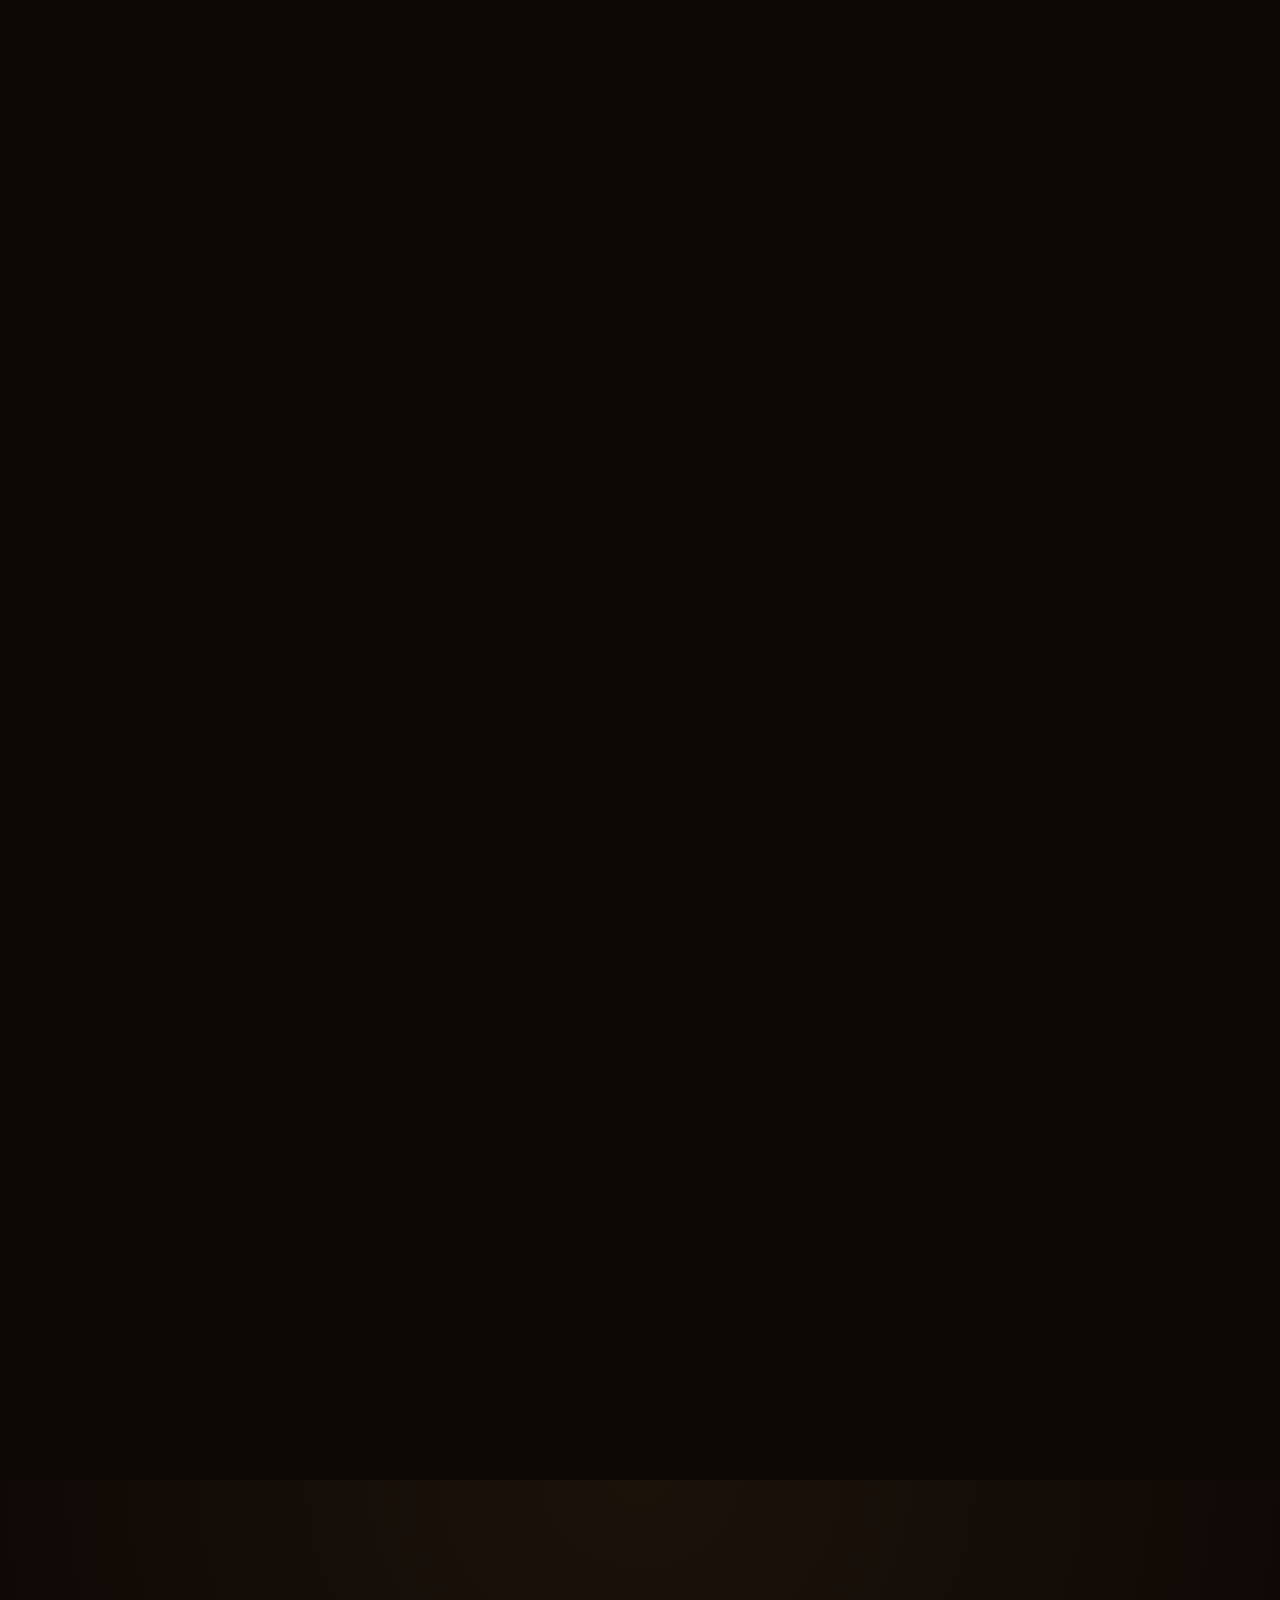
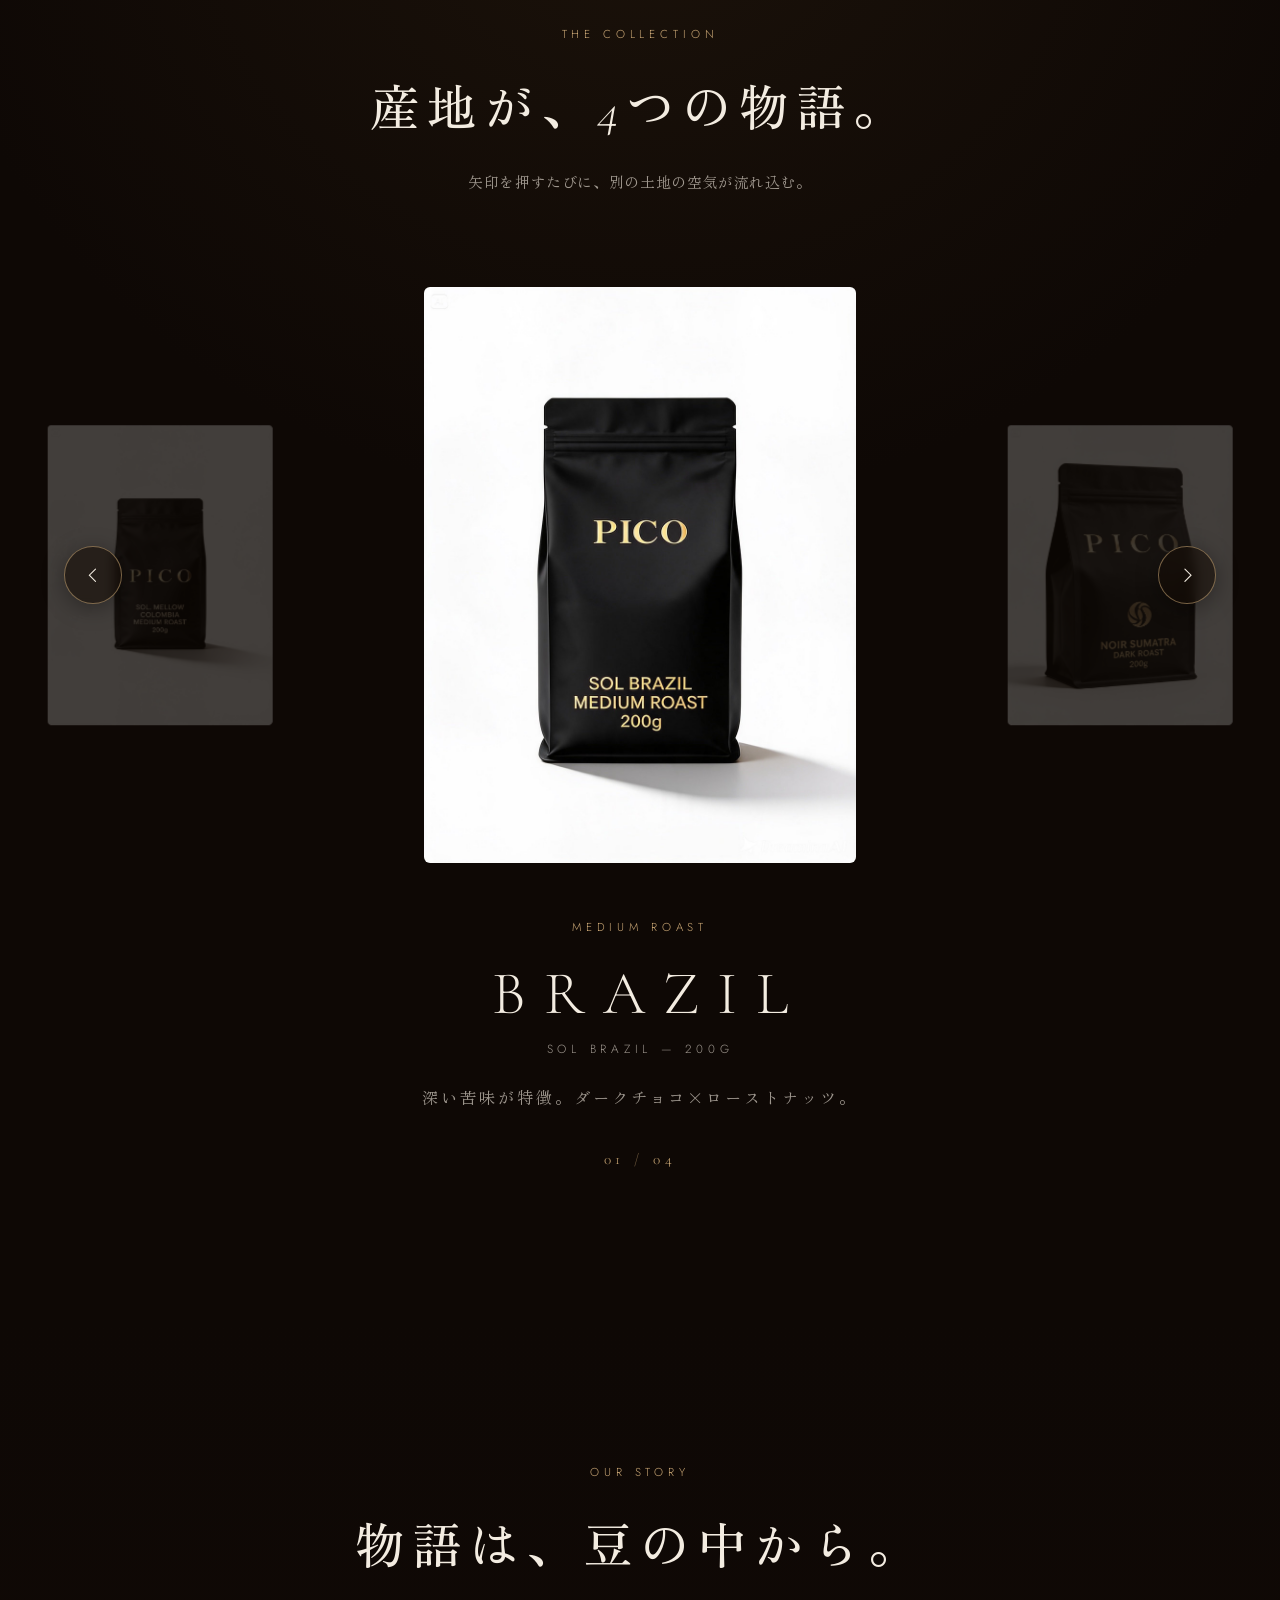
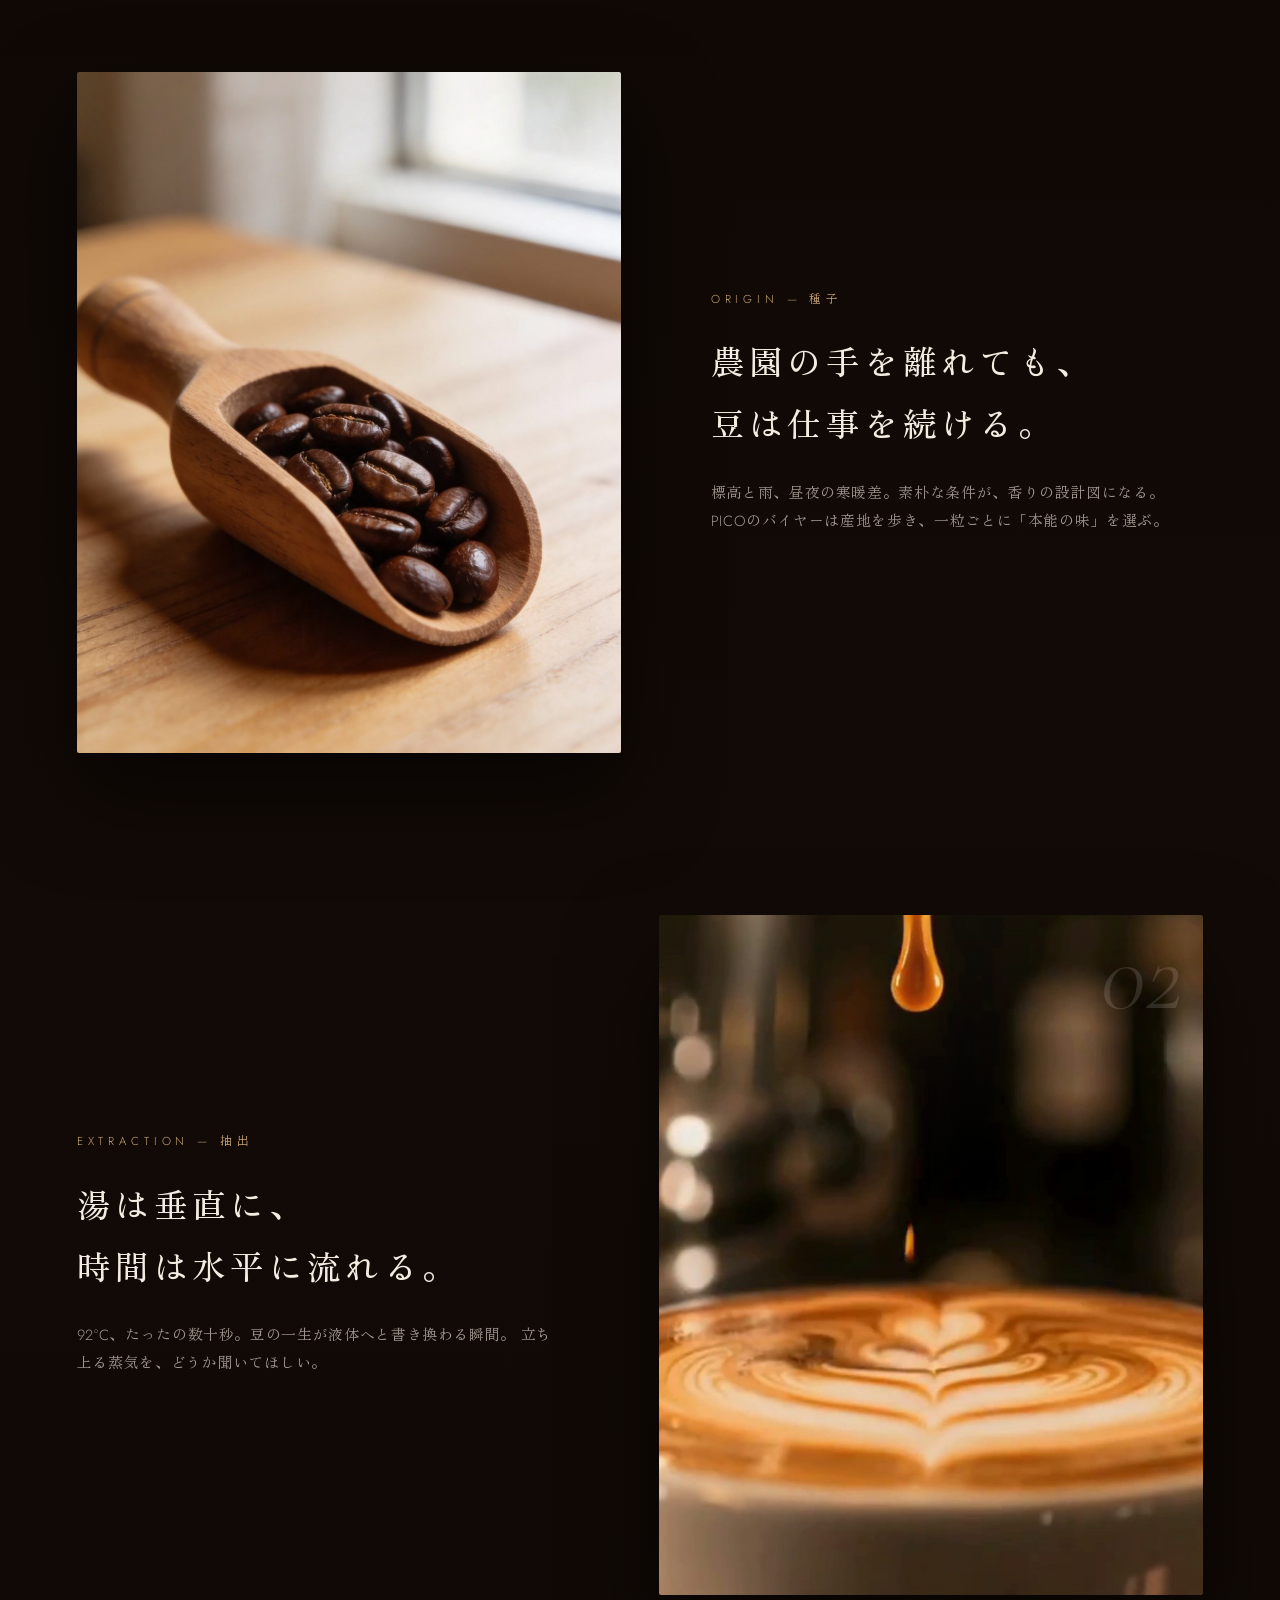
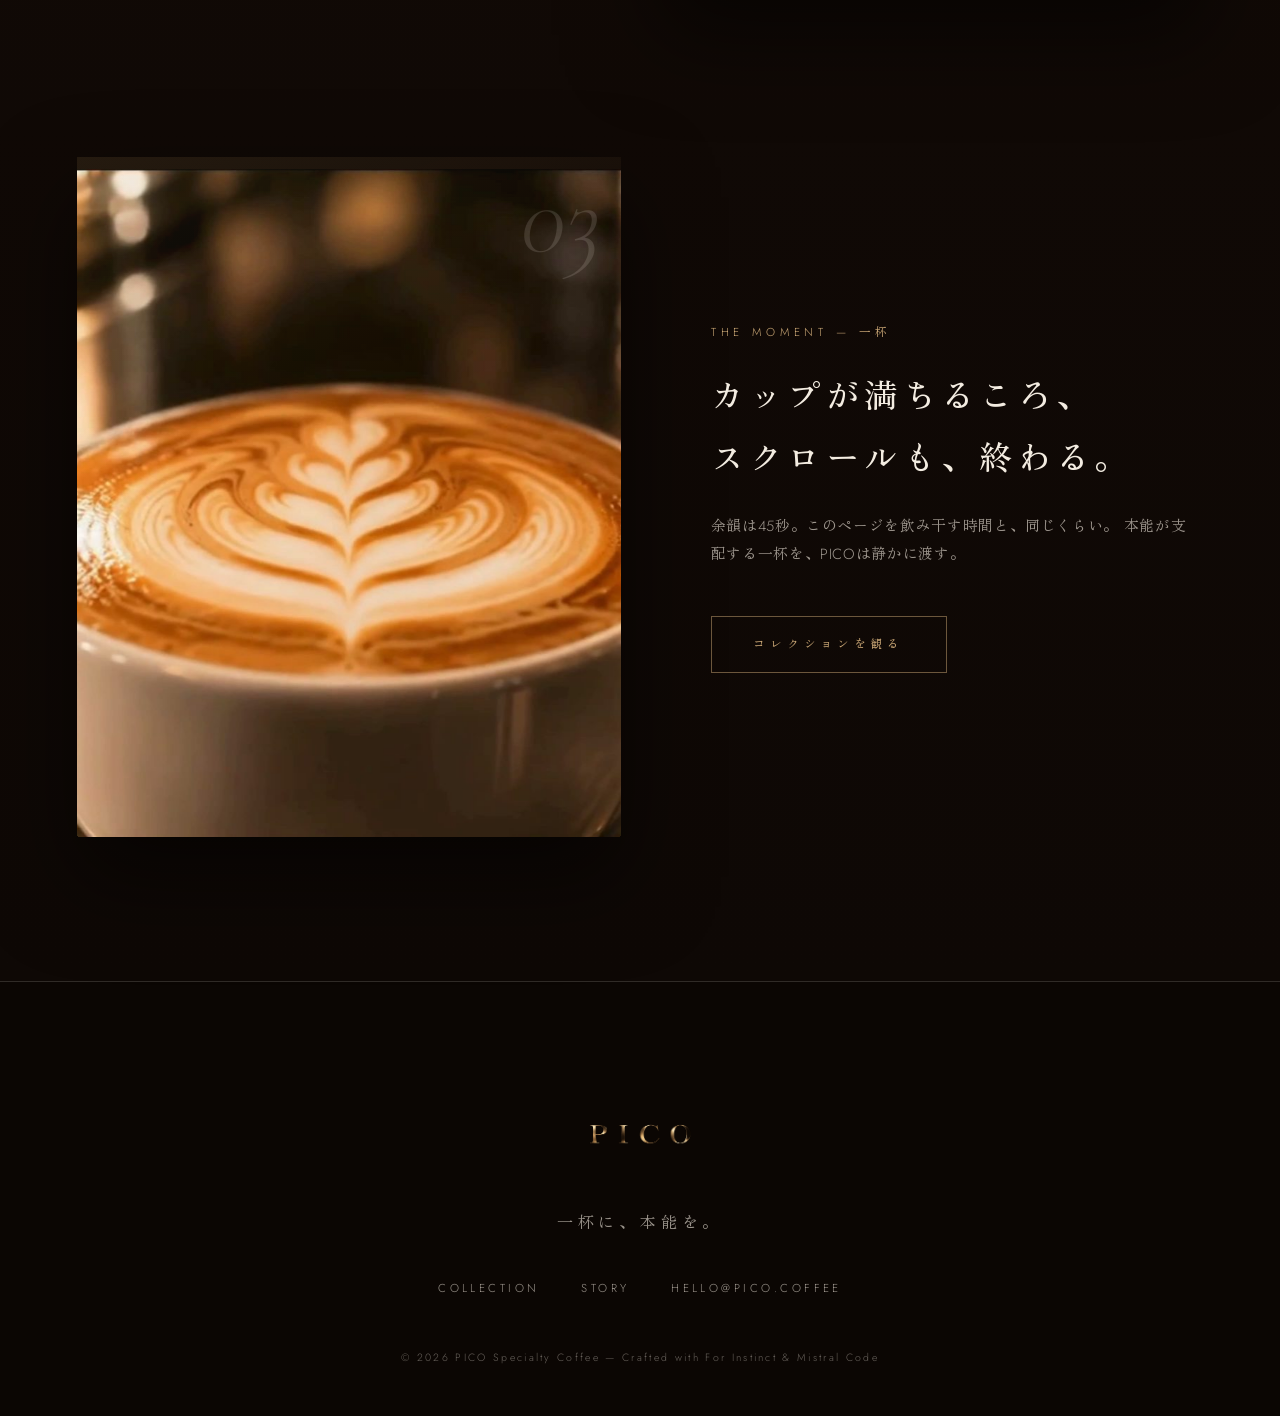
==== commit 3fdd63a3: "PICO hero: scroll-scrubbed frame sequence (iOS smooth), carousel direction, logo aspect, copy polish" ====
--- a/index.html
+++ b/index.html
@@ -25,30 +25,25 @@
     </nav>
   </header>
 
-  <!-- 1. OPENING / 2. SCROLL-SCRUBBED VIDEO -->
+  <!-- 1. OPENING / 2. SCROLL-SCRUBBED FRAME SEQUENCE -->
   <section class="hero" id="top">
     <div class="hero-stage" id="heroStage">
       <div class="hero-pin">
-        <video
-          id="heroVideo"
-          class="hero-video"
-          src="assets/video/pico-hero.mp4"
-          poster="assets/video/pico-hero-poster.jpg"
-          muted
-          playsinline
-          preload="auto"
-        ></video>
+        <img
+          id="heroFrame"
+          class="hero-frame"
+          src="assets/img/frames/f0001.webp"
+          alt=""
+          draggable="false"
+          width="1920"
+          height="1080"
+          fetchpriority="high"
+        />
         <div class="hero-vignette" aria-hidden="true"></div>
 
         <div class="hero-logo" id="heroLogo">
           <img src="assets/img/PICO-metal.png" alt="PICO" draggable="false" width="1400" height="788" />
-        </div>
-
-        <div class="hero-scenes" id="heroScenes">
-          <p class="scene is-visible" data-from="0.00" data-to="0.20">一粒の、<em>本能</em>を知っている。</p>
-          <p class="scene" data-from="0.26" data-to="0.46">時間が、香りに変わっていく。</p>
-          <p class="scene" data-from="0.52" data-to="0.72">沈黙が、まちにまった一滴を。</p>
-          <p class="scene scene-end" data-from="0.78" data-to="1.01">滴がカップに落ちる — <em>今、淹れる。</em></p>
+          <p class="hero-tag">最高のコーヒー。<em>最高のひととき。</em></p>
         </div>
 
         <div class="scroll-hint" id="scrollHint" aria-hidden="true">
@@ -64,7 +59,7 @@
     <header class="section-head reveal">
       <p class="eyebrow">The Collection</p>
       <h2>産地が、<span class="numeral">4</span>つの物語。</h2>
-      <p class="lead">矢印をめくるたびに、別の土地の空気が流れ込む。</p>
+      <p class="lead">矢印を押すたびに、別の土地の空気が流れ込む。</p>
     </header>
 
     <div class="carousel" id="carousel" aria-roledescription="carousel" aria-label="PICO products">
@@ -138,9 +133,9 @@
       </div>
       <div class="chapter-text reveal">
         <p class="eyebrow">The Moment — 一杯</p>
-        <h3>カップが満ちる時、<br />スクロールが、終わる。</h3>
+        <h3>カップが満ちるころ、<br />スクロールも、終わる。</h3>
         <p>
-          ブラックの余韻は45秒。それはこのページと同じ長さ。
+          余韻は45秒。このページを飲み干す時間と、同じくらい。
           本能が支配する一杯を、PICOは静かに渡す。
         </p>
         <a class="cta" href="#collection">コレクションを観る</a>
--- a/css/style.css
+++ b/css/style.css
@@ -98,7 +98,7 @@
   height: 100vh; height: 100svh;
   overflow: hidden;
 }
-.hero-video {
+.hero-frame {
   width: 100%; height: 100%;
   object-fit: cover;
   transform: scale(1.04);
@@ -116,10 +116,13 @@
 .hero-logo {
   position: absolute; inset: 0;
   display: grid; place-items: center;
+  align-content: center;
+  row-gap: 1.3rem;
   pointer-events: none;
 }
 .hero-logo img {
   width: clamp(15rem, 44vw, 42rem);
+  height: auto;
   filter: drop-shadow(0 6px 45px rgba(201, 166, 117, 0.28));
   animation: logoIn 2.4s var(--ease) 0.4s both;
 }
@@ -128,27 +131,19 @@
   to { opacity: 1; transform: scale(1); filter: blur(0) drop-shadow(0 6px 45px rgba(201,166,117,0.28)); }
 }
 
-.hero-scenes {
-  position: absolute; inset: 0;
-  display: grid; place-items: end center;
-  padding-bottom: 16vh;
-  pointer-events: none;
-}
-.hero-scenes .scene {
-  grid-area: 1 / 1;
+.hero-tag {
   font-family: var(--mincho);
   font-size: clamp(1rem, 2.2vw, 1.5rem);
   letter-spacing: 0.3em;
   color: var(--cream-dim);
-  opacity: 0;
-  transform: translateY(1.4rem);
-  transition: opacity 0.7s var(--ease), transform 0.7s var(--ease);
   text-shadow: 0 2px 24px rgba(0, 0, 0, 0.6);
-}
-.scene em {
-  font-style: normal; color: var(--gold);
-}
-.scene.is-visible { opacity: 1; transform: translateY(0); }
+  animation: tagIn 2s var(--ease) 0.9s both;
+}
+.hero-tag em { font-style: normal; color: var(--gold); }
+@keyframes tagIn {
+  from { opacity: 0; transform: translateY(1.2rem); }
+  to { opacity: 1; transform: translateY(0); }
+}
 
 .scroll-hint {
   position: absolute; bottom: 5.5vh; left: 50%;
@@ -369,7 +364,7 @@
   border-top: 1px solid var(--line);
   background: #0b0603;
 }
-.footer-logo { width: 10rem; margin: 0 auto 1.6rem; }
+.footer-logo { width: 10rem; height: auto; margin: 0 auto 1.6rem; }
 .footer-tag {
   font-family: var(--mincho);
   letter-spacing: 0.3em;
@@ -399,7 +394,6 @@
 @media (max-width: 820px) {
   .sp-only { display: inline; }
   .hero-stage { height: 420vh; }
-  .hero-scenes { padding-bottom: 20vh; }
   .carousel-stage { width: 86vw; height: min(48vh, 30rem); }
   .slot--current { transform: translateX(-50%) scale(0.85); }
   .slot--prev { transform: translateX(-50%) translateX(-46vw) scale(0.33); opacity: 0.38; }
@@ -428,8 +422,9 @@
 @media (prefers-reduced-motion: reduce) {
   html { scroll-behavior: auto; }
   .grain { animation: none; }
-  .hero-video { transform: none; }
+  .hero-frame { transform: none; }
   .hero-logo img { animation: none; }
+  .hero-tag { animation: none; }
   .scroll-hint__line { animation: none; }
   .reveal { opacity: 1; transform: none; transition: none; }
 }
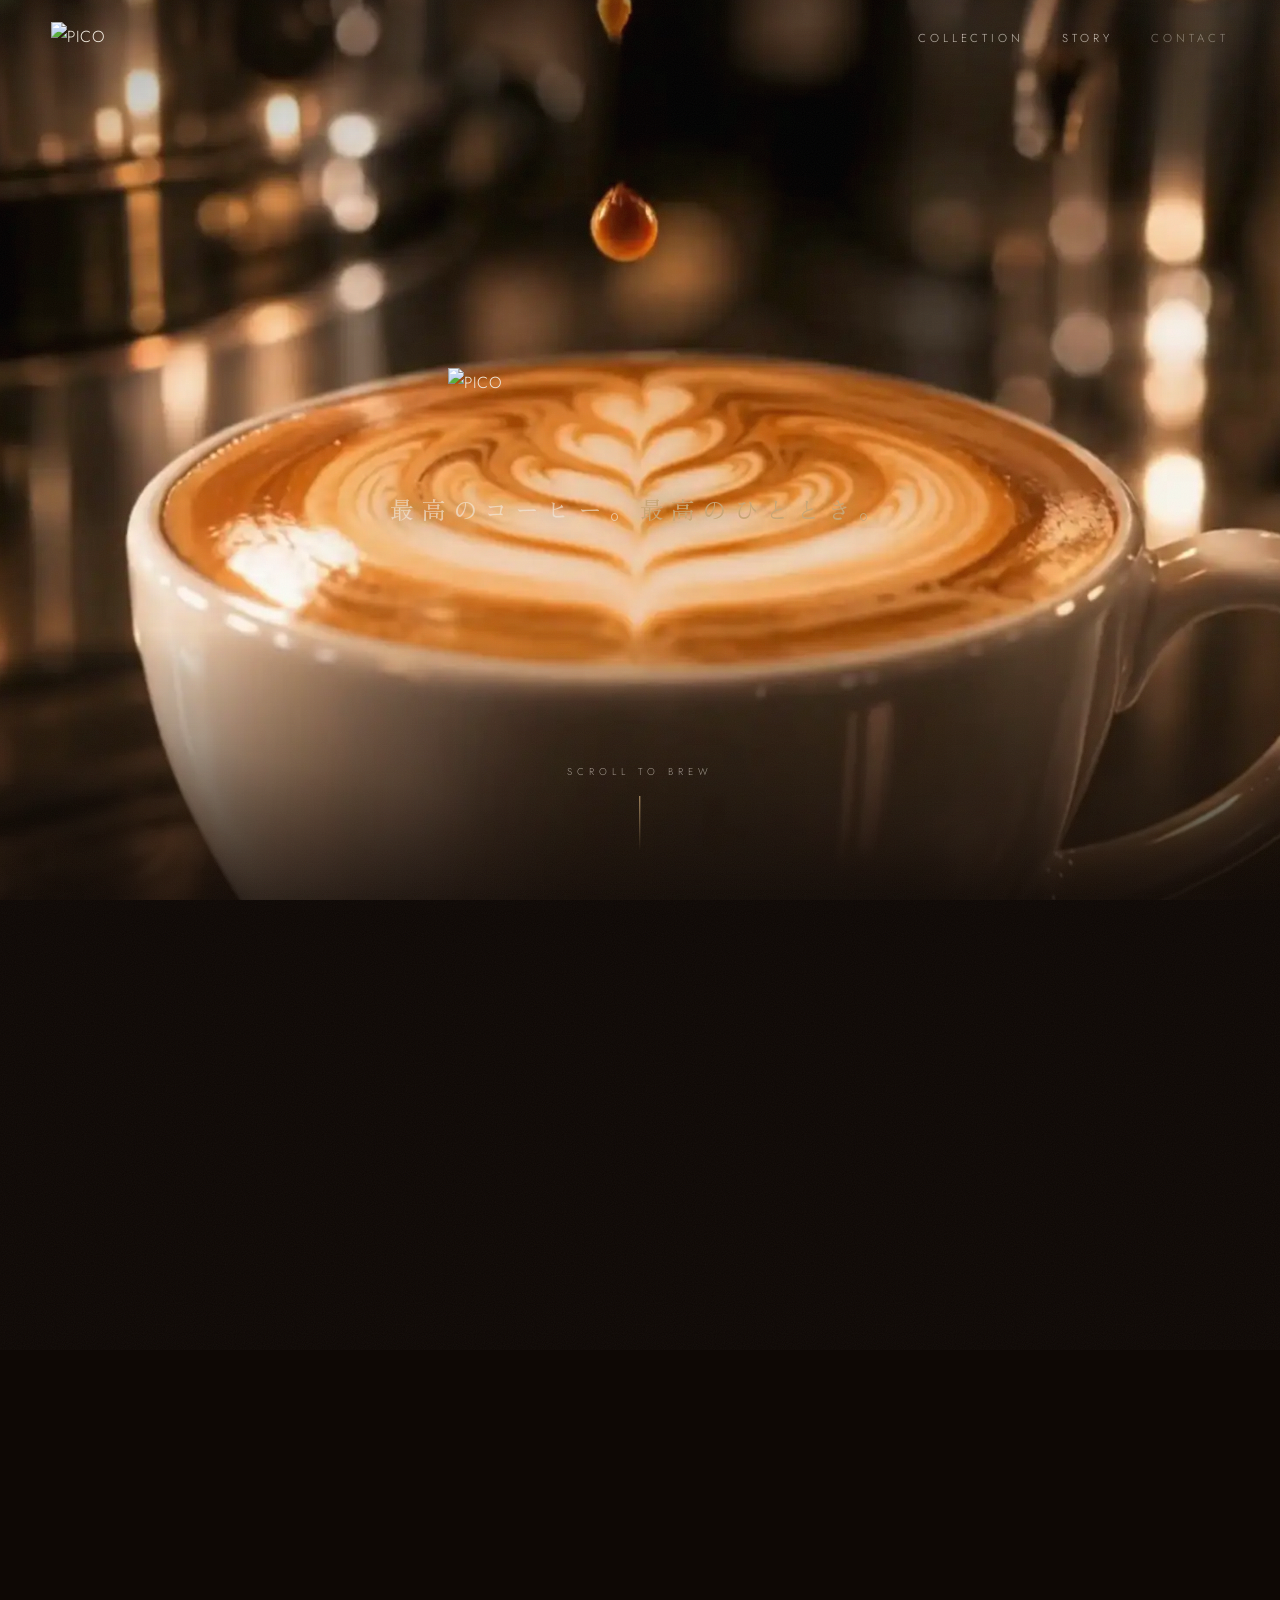
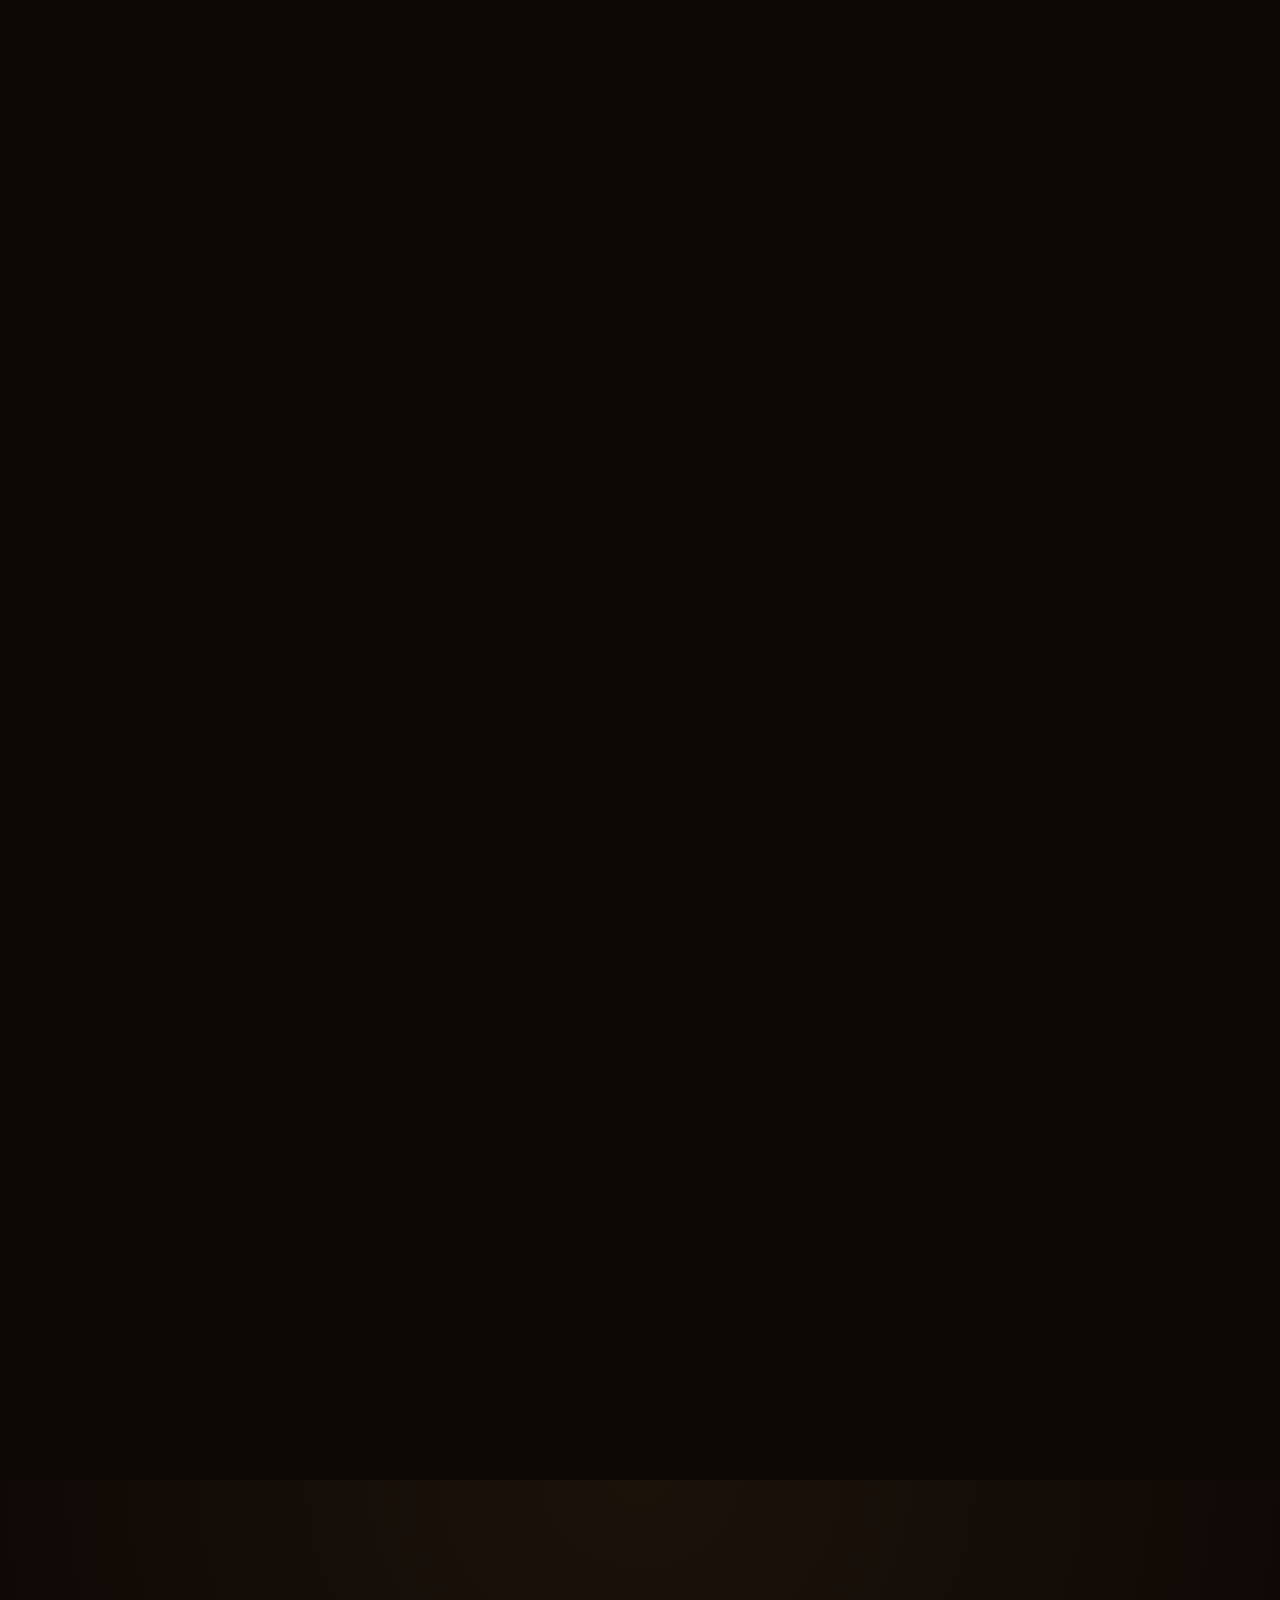
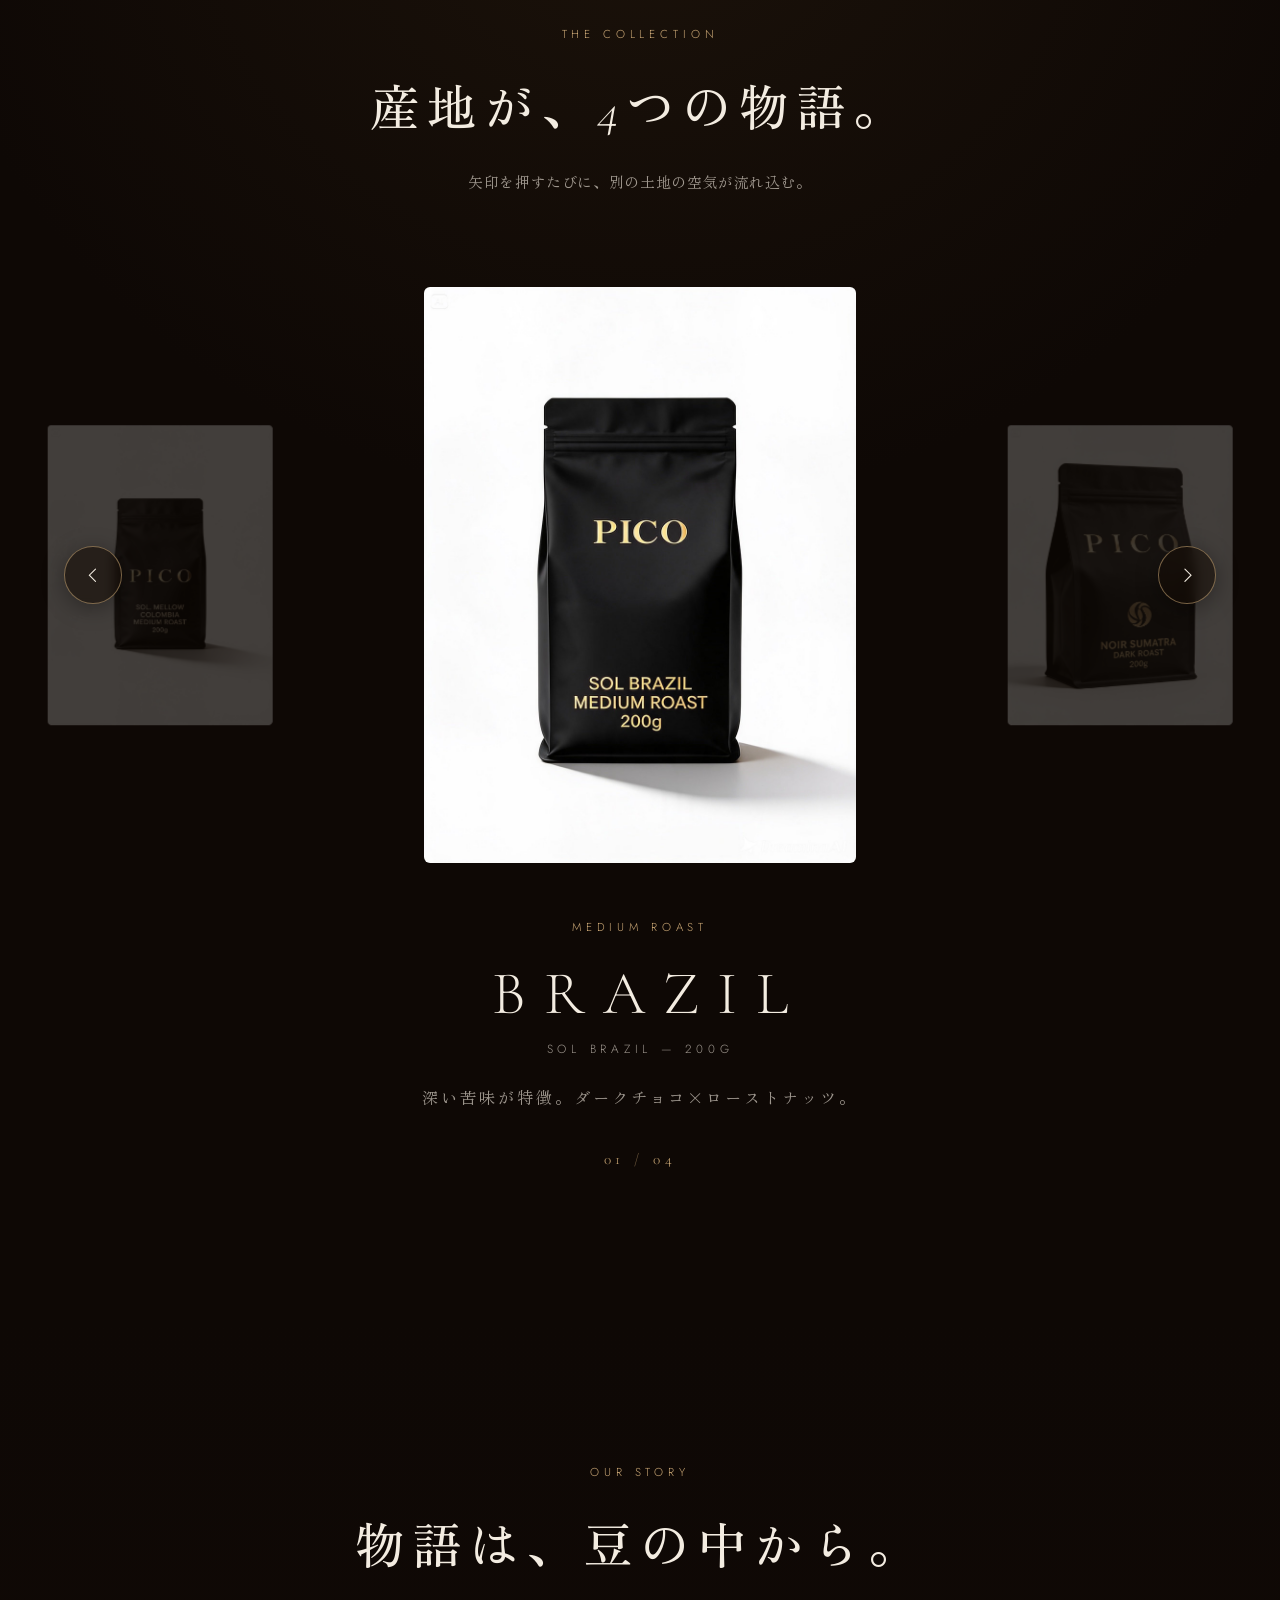
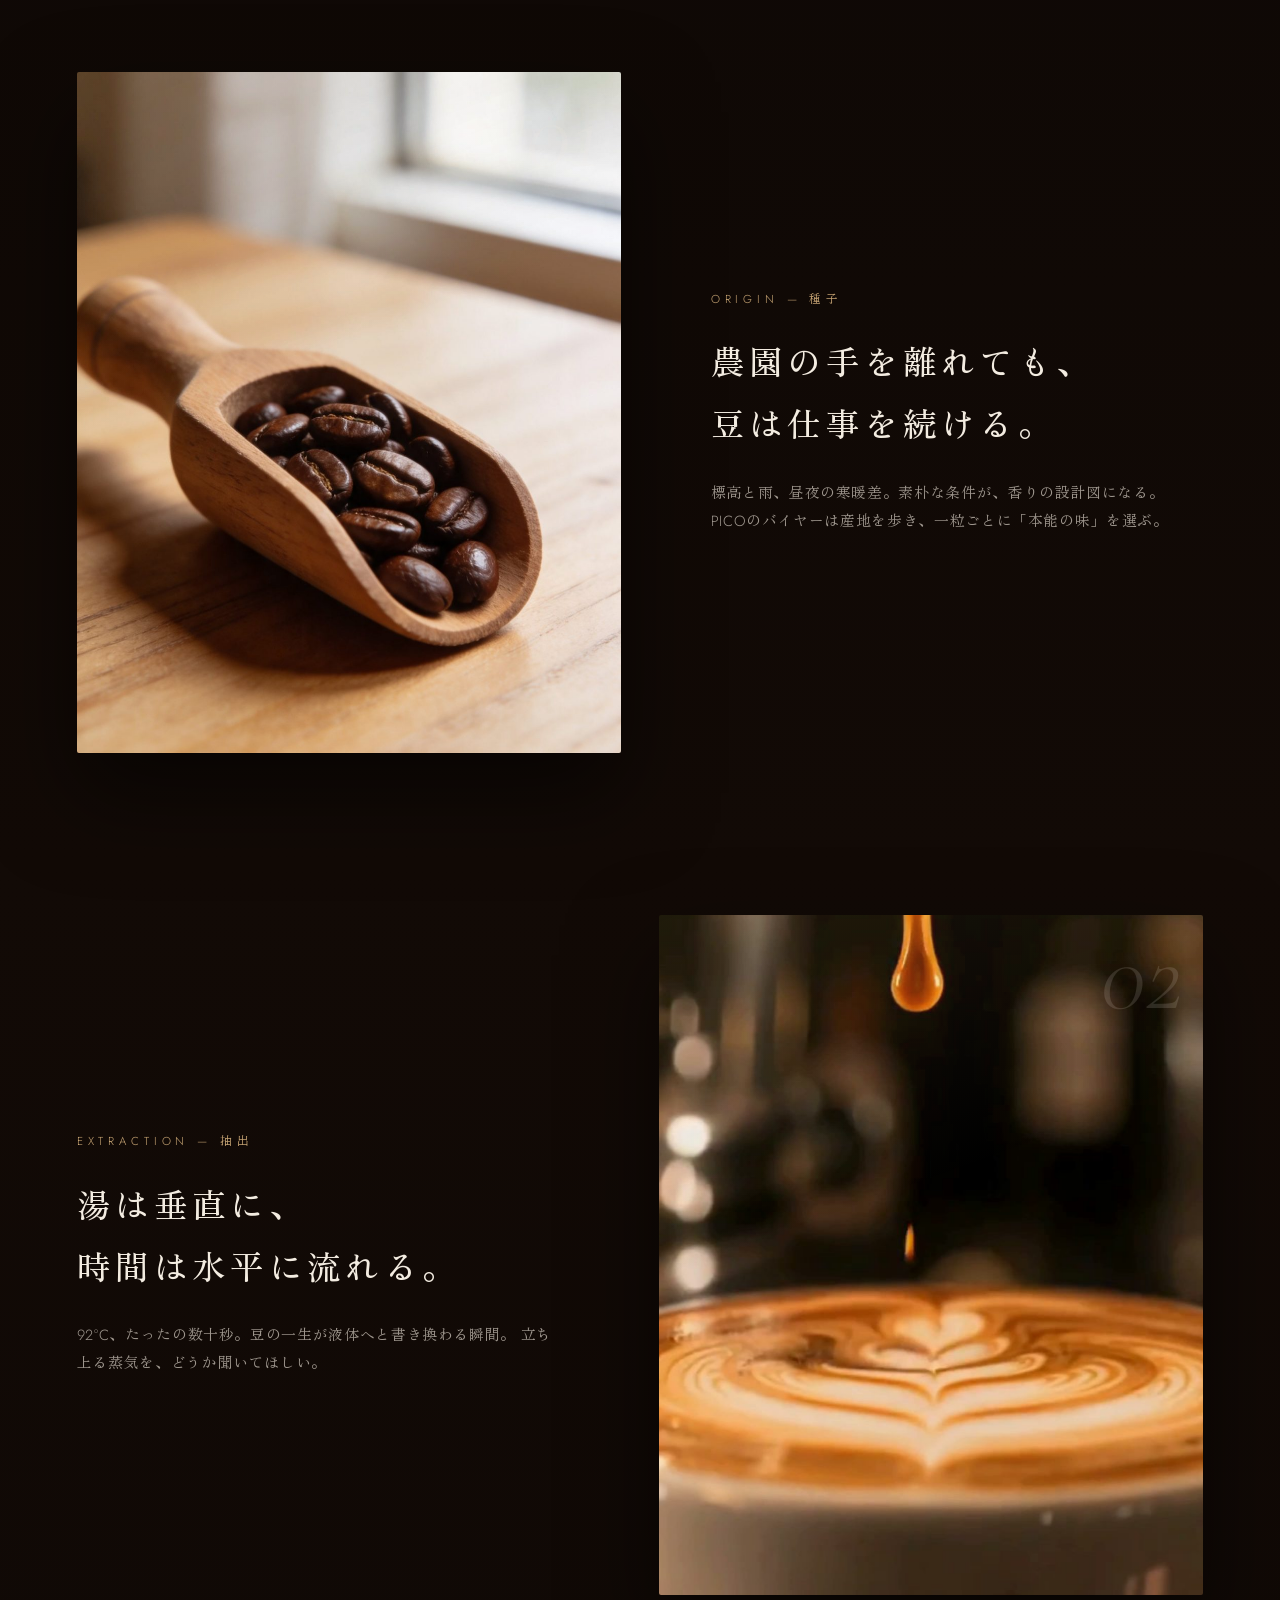
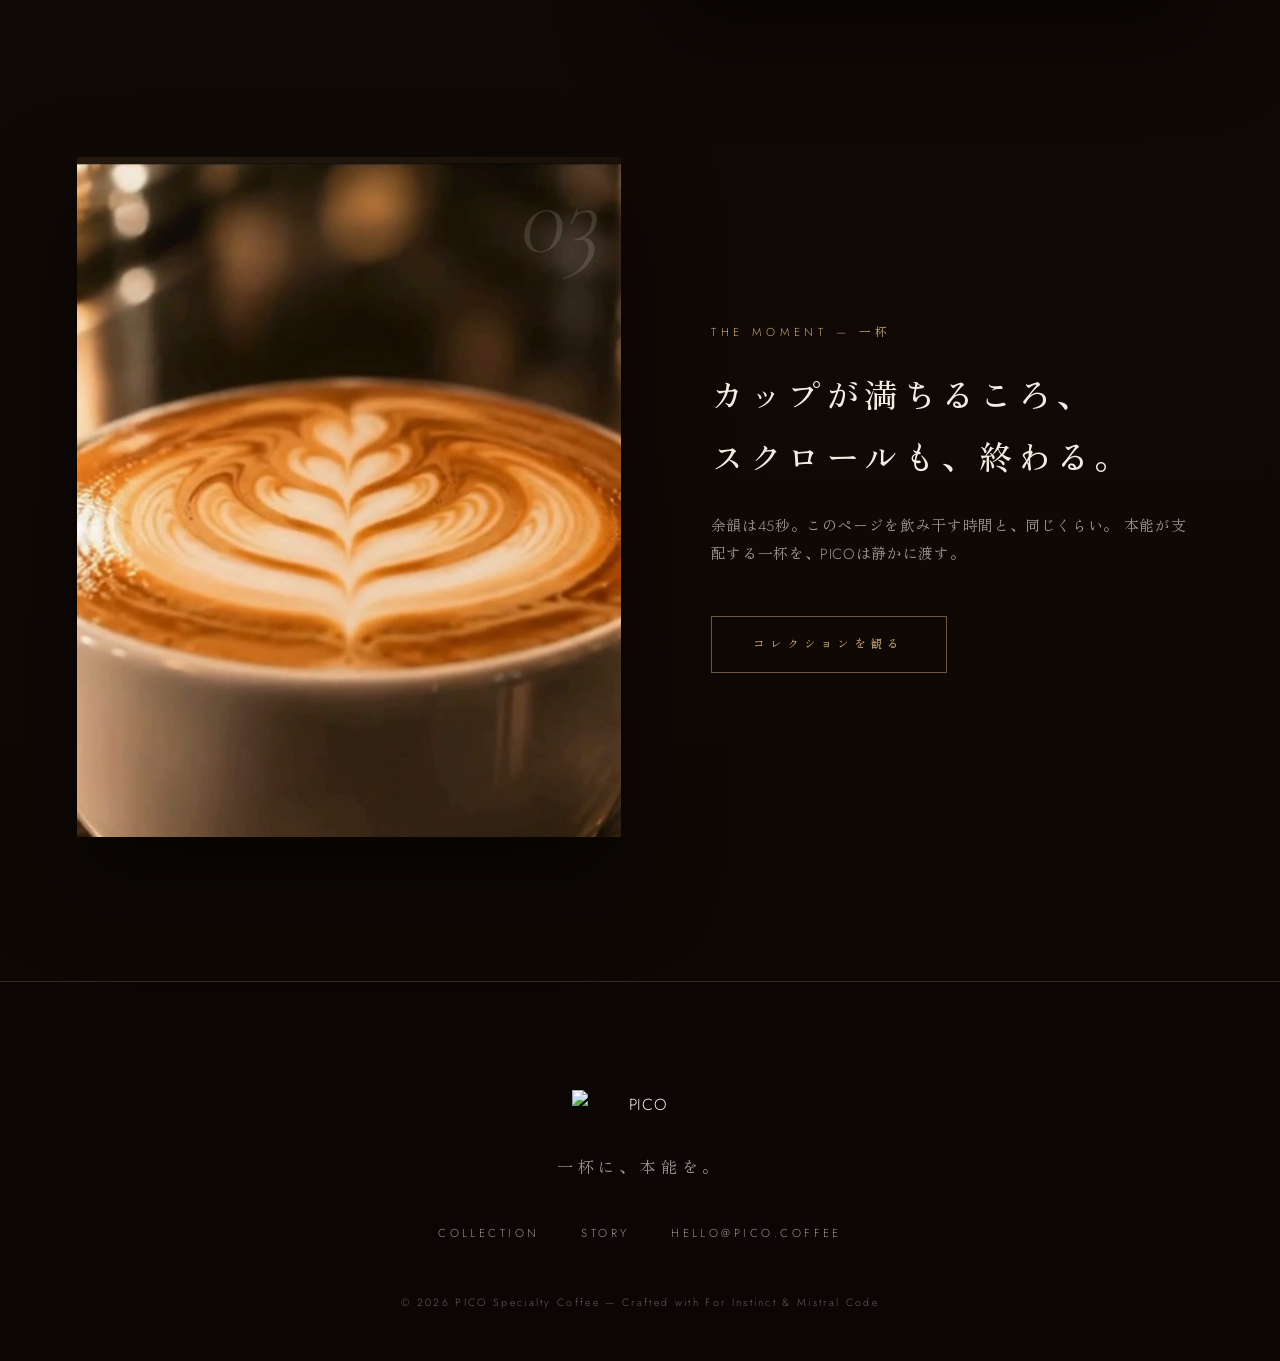
==== commit 6bf1744b: "Mobile: trimmed logo refs, viewport-fit=cover" ====
--- a/index.html
+++ b/index.html
@@ -2,7 +2,7 @@
 <html lang="ja">
 <head>
   <meta charset="utf-8" />
-  <meta name="viewport" content="width=device-width, initial-scale=1" />
+  <meta name="viewport" content="width=device-width, initial-scale=1, viewport-fit=cover" />
   <title>PICO — Specialty Coffee</title>
   <meta name="description" content="PICO — 一杯に、本能を。スクロールとともに淹れる、没入型コーヒー体験。" />
   <meta name="theme-color" content="#0e0805" />
@@ -17,7 +17,7 @@
   <div class="scroll-progress" aria-hidden="true"><span id="progressBar"></span></div>
 
   <header class="site-nav" id="siteNav" data-nav>
-    <a class="brand" href="#top" aria-label="PICO トップへ"><img src="assets/img/PICO-metal.png" alt="PICO" width="1400" height="788" /></a>
+    <a class="brand" href="#top" aria-label="PICO トップへ"><img src="assets/img/PICO-metal-trim.png" alt="PICO" width="959" height="244" /></a>
     <nav>
       <a href="#collection">Collection</a>
       <a href="#story">Story</a>
@@ -42,7 +42,7 @@
         <div class="hero-vignette" aria-hidden="true"></div>
 
         <div class="hero-logo" id="heroLogo">
-          <img src="assets/img/PICO-metal.png" alt="PICO" draggable="false" width="1400" height="788" />
+          <img src="assets/img/PICO-metal-trim.png" alt="PICO" draggable="false" width="959" height="244" />
           <p class="hero-tag">最高のコーヒー。<em>最高のひととき。</em></p>
         </div>
 
@@ -144,7 +144,7 @@
   </section>
 
   <footer class="site-footer" id="footer">
-    <img class="footer-logo" src="assets/img/PICO-metal.png" alt="PICO" width="1400" height="788" />
+    <img class="footer-logo" src="assets/img/PICO-metal-trim.png" alt="PICO" width="959" height="244" />
     <p class="footer-tag">一杯に、本能を。</p>
     <nav class="footer-nav">
       <a href="#collection">Collection</a>
--- a/css/style.css
+++ b/css/style.css
@@ -32,6 +32,7 @@
 
 img { max-width: 100%; display: block; user-select: none; }
 a { color: inherit; text-decoration: none; }
+a, button { -webkit-tap-highlight-color: transparent; }
 
 .numeral { font-family: var(--serif); font-style: italic; font-weight: 300; }
 .eyebrow {
@@ -74,17 +75,23 @@
 .site-nav {
   position: fixed; top: 0; left: 0; right: 0; z-index: 50;
   display: flex; justify-content: space-between; align-items: center;
-  padding: 1.4rem clamp(1.4rem, 4vw, 3.5rem);
+  padding: max(1.4rem, env(safe-area-inset-top)) clamp(1.4rem, 4vw, 3.5rem) 1.4rem;
+  padding-left: max(clamp(1.4rem, 4vw, 3.5rem), env(safe-area-inset-left));
+  padding-right: max(clamp(1.4rem, 4vw, 3.5rem), env(safe-area-inset-right));
 }
 .site-nav .brand img {
-  height: 2.4rem; width: auto;
-  filter: drop-shadow(0 0 18px rgba(201, 166, 117, 0.35));
+  height: 2.1rem; width: auto;
+  filter: drop-shadow(0 0 18px rgba(201, 166, 117, 0.35)) drop-shadow(0 1px 10px rgba(0, 0, 0, 0.6));
 }
 .site-nav nav { display: flex; gap: 2.4rem; }
 .site-nav nav a {
   font-size: 0.72rem; text-transform: uppercase;
   letter-spacing: 0.34em; opacity: 0.75;
   transition: opacity 0.3s;
+  text-shadow: 0 1px 14px rgba(0, 0, 0, 0.65);
+  padding: 0.55rem 0.3rem;
+  margin: -0.55rem -0.3rem;
+  touch-action: manipulation;
 }
 .site-nav nav a:hover { opacity: 1; }
 .site-nav nav a.muted { opacity: 0.45; }
@@ -121,7 +128,8 @@
   pointer-events: none;
 }
 .hero-logo img {
-  width: clamp(15rem, 44vw, 42rem);
+  /* trimmed asset: letters occupy ~91% of width, so 30vw here ~= old 44vw visual */
+  width: clamp(10.5rem, 30vw, 29rem);
   height: auto;
   filter: drop-shadow(0 6px 45px rgba(201, 166, 117, 0.28));
   animation: logoIn 2.4s var(--ease) 0.4s both;
@@ -146,7 +154,7 @@
 }
 
 .scroll-hint {
-  position: absolute; bottom: 5.5vh; left: 50%;
+  position: absolute; bottom: calc(5.5vh + env(safe-area-inset-bottom)); left: 50%;
   transform: translateX(-50%);
   display: flex; flex-direction: column; align-items: center; gap: 0.9rem;
   transition: opacity 0.5s;
@@ -236,6 +244,7 @@
   border-radius: 50%;
   border: 1px solid rgba(201, 166, 117, 0.55);
   background: rgba(20, 12, 6, 0.6);
+  touch-action: manipulation;
   -webkit-backdrop-filter: blur(6px);
   backdrop-filter: blur(6px);
   color: var(--cream);
@@ -359,12 +368,12 @@
 
 /* footer */
 .site-footer {
-  padding: clamp(5rem, 12vh, 9rem) 1.5rem 3rem;
+  padding: clamp(5rem, 12vh, 9rem) 1.5rem calc(3rem + env(safe-area-inset-bottom));
   text-align: center;
   border-top: 1px solid var(--line);
   background: #0b0603;
 }
-.footer-logo { width: 10rem; height: auto; margin: 0 auto 1.6rem; }
+.footer-logo { width: 8.5rem; height: auto; margin: 0 auto 1.6rem; }
 .footer-tag {
   font-family: var(--mincho);
   letter-spacing: 0.3em;
@@ -394,6 +403,13 @@
 @media (max-width: 820px) {
   .sp-only { display: inline; }
   .hero-stage { height: 420vh; }
+  .site-nav {
+    background: linear-gradient(to bottom, rgba(8, 4, 2, 0.72), rgba(8, 4, 2, 0));
+    padding-bottom: 1.6rem;
+  }
+  .hero-logo img { width: min(84vw, 26rem); }
+  .hero-tag { font-size: 0.98rem; letter-spacing: 0.22em; }
+  .hero-logo { row-gap: 1rem; }
   .carousel-stage { width: 86vw; height: min(48vh, 30rem); }
   .slot--current { transform: translateX(-50%) scale(0.85); }
   .slot--prev { transform: translateX(-50%) translateX(-46vw) scale(0.33); opacity: 0.38; }
@@ -403,19 +419,17 @@
   .chapter, .chapter--flip { grid-template-columns: 1fr; gap: 2.4rem; }
   .chapter--flip .chapter-media { order: 0; }
   .chapter { margin-bottom: 6rem; }
-  .site-nav { padding: 1rem 1.1rem; }
-  .site-nav .brand img { height: 1.9rem; }
-  .site-nav nav { gap: 0.95rem; }
-  .site-nav nav a { font-size: 0.6rem; letter-spacing: 0.14em; }
+  .site-nav .brand img { height: 1.8rem; }
+  .site-nav nav { gap: 1.1rem; }
+  .site-nav nav a { font-size: 0.62rem; letter-spacing: 0.16em; }
   .footer-nav { flex-wrap: wrap; gap: 1rem 1.6rem; }
   .arrow { width: 2.9rem; height: 2.9rem; }
 }
 
 @media (max-width: 480px) {
-  .site-nav { padding: 0.9rem 0.9rem; }
-  .site-nav .brand img { height: 1.7rem; }
-  .site-nav nav { gap: 0.75rem; }
-  .site-nav nav a { font-size: 0.56rem; letter-spacing: 0.1em; }
+  .site-nav .brand img { height: 1.6rem; }
+  .site-nav nav { gap: 0.85rem; }
+  .site-nav nav a { font-size: 0.58rem; letter-spacing: 0.12em; }
 }
 
 /* reduced motion */
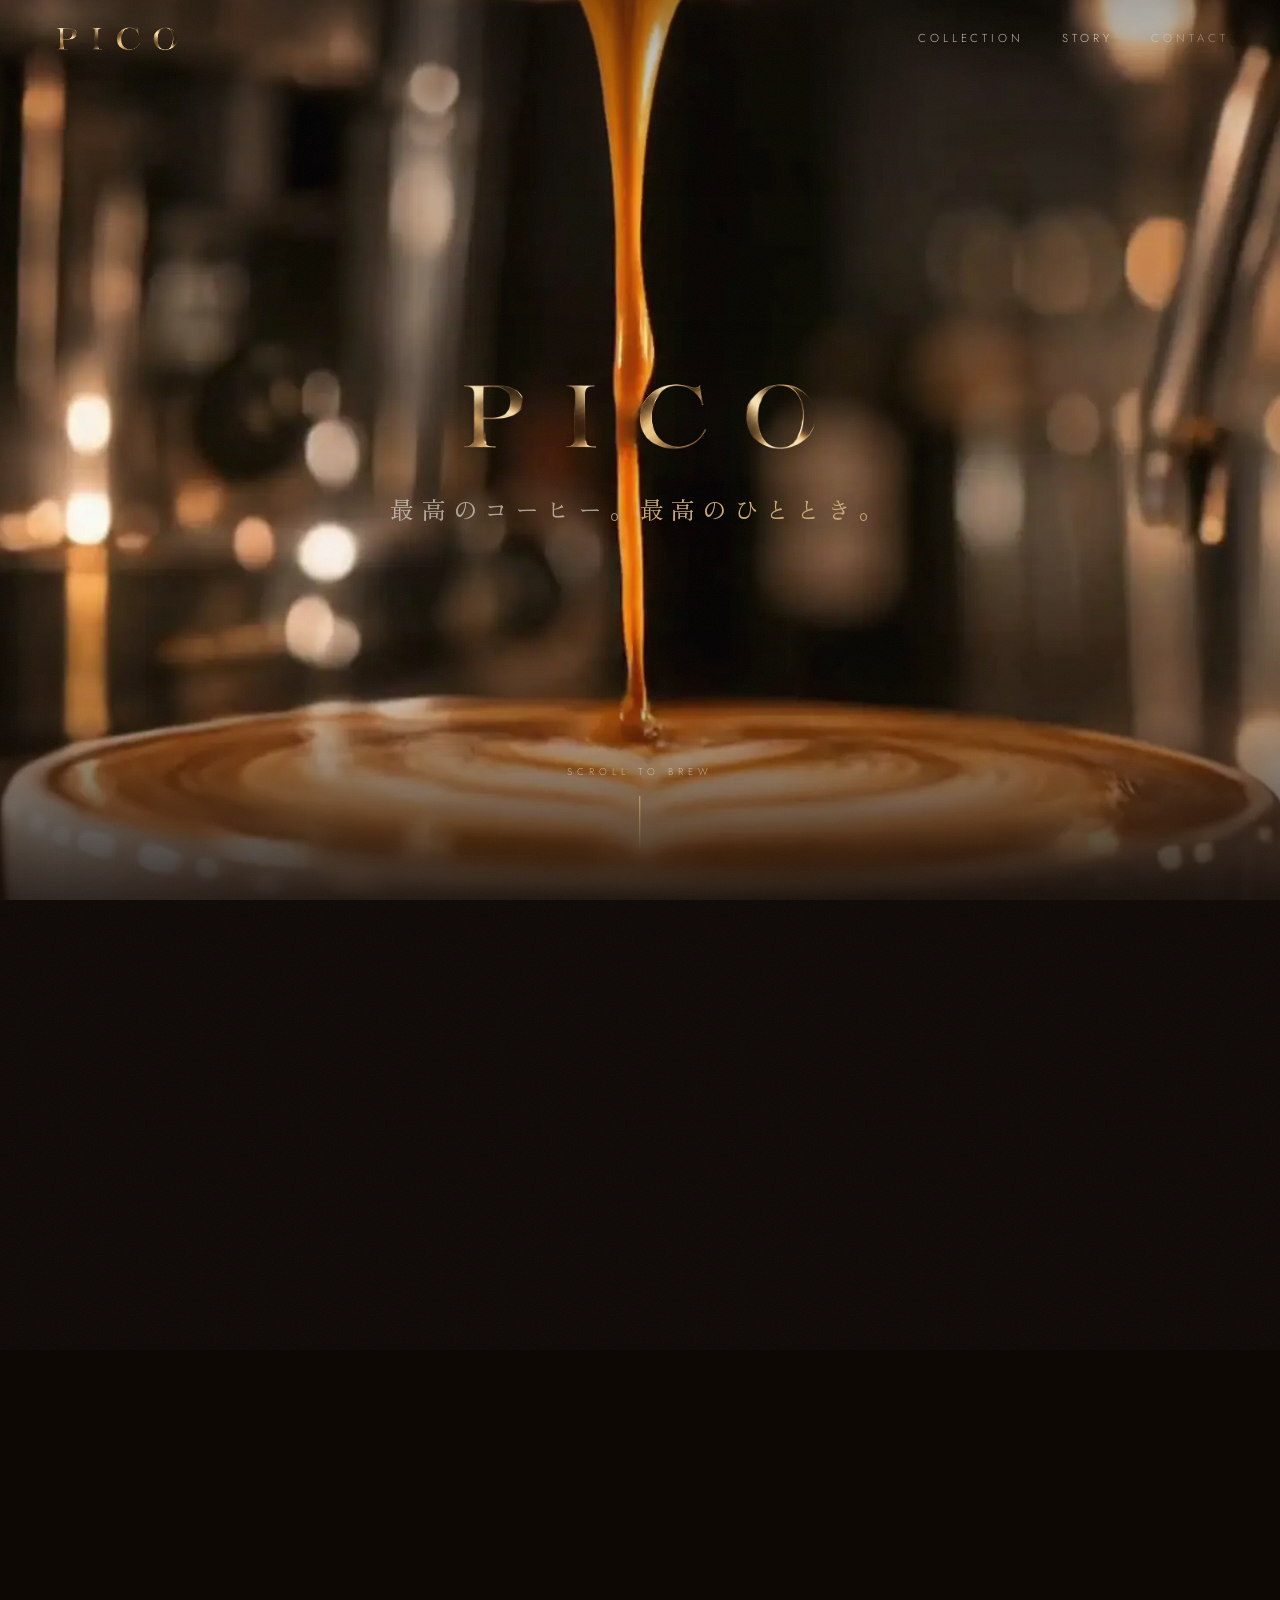
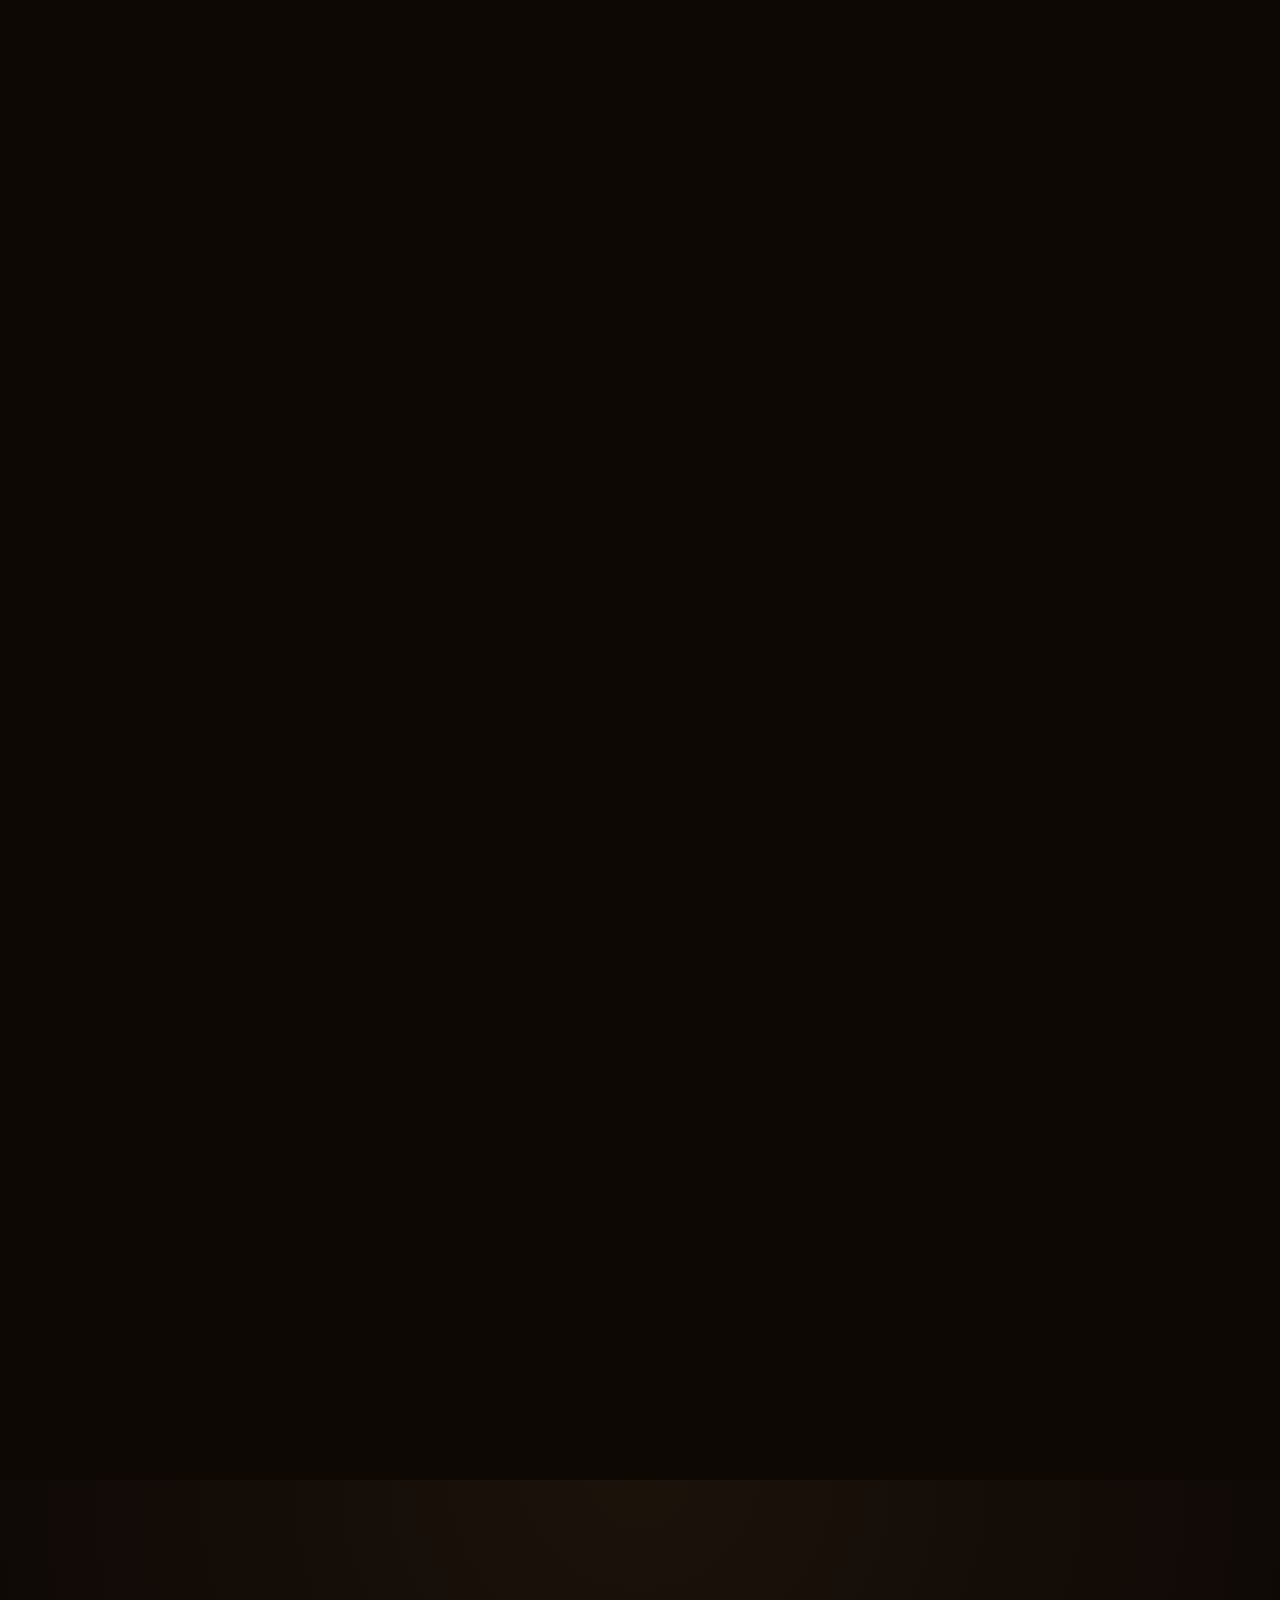
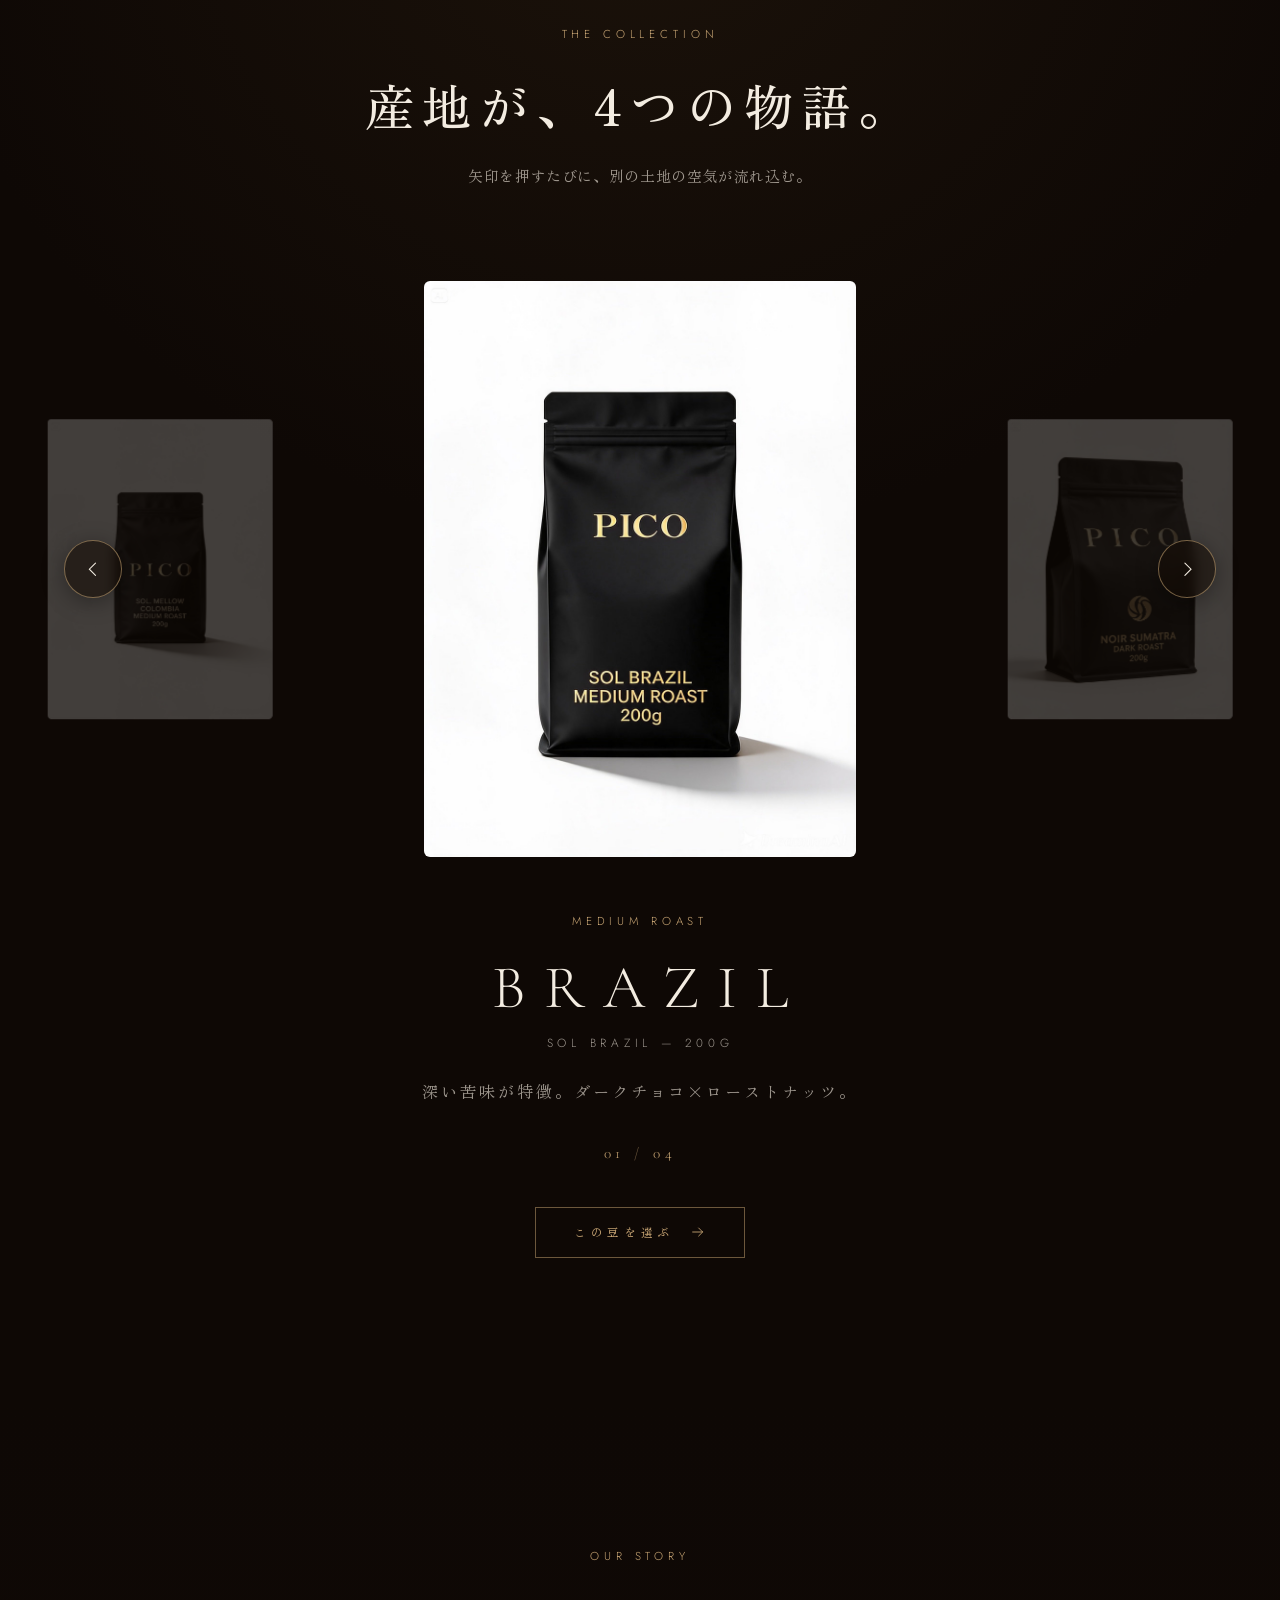
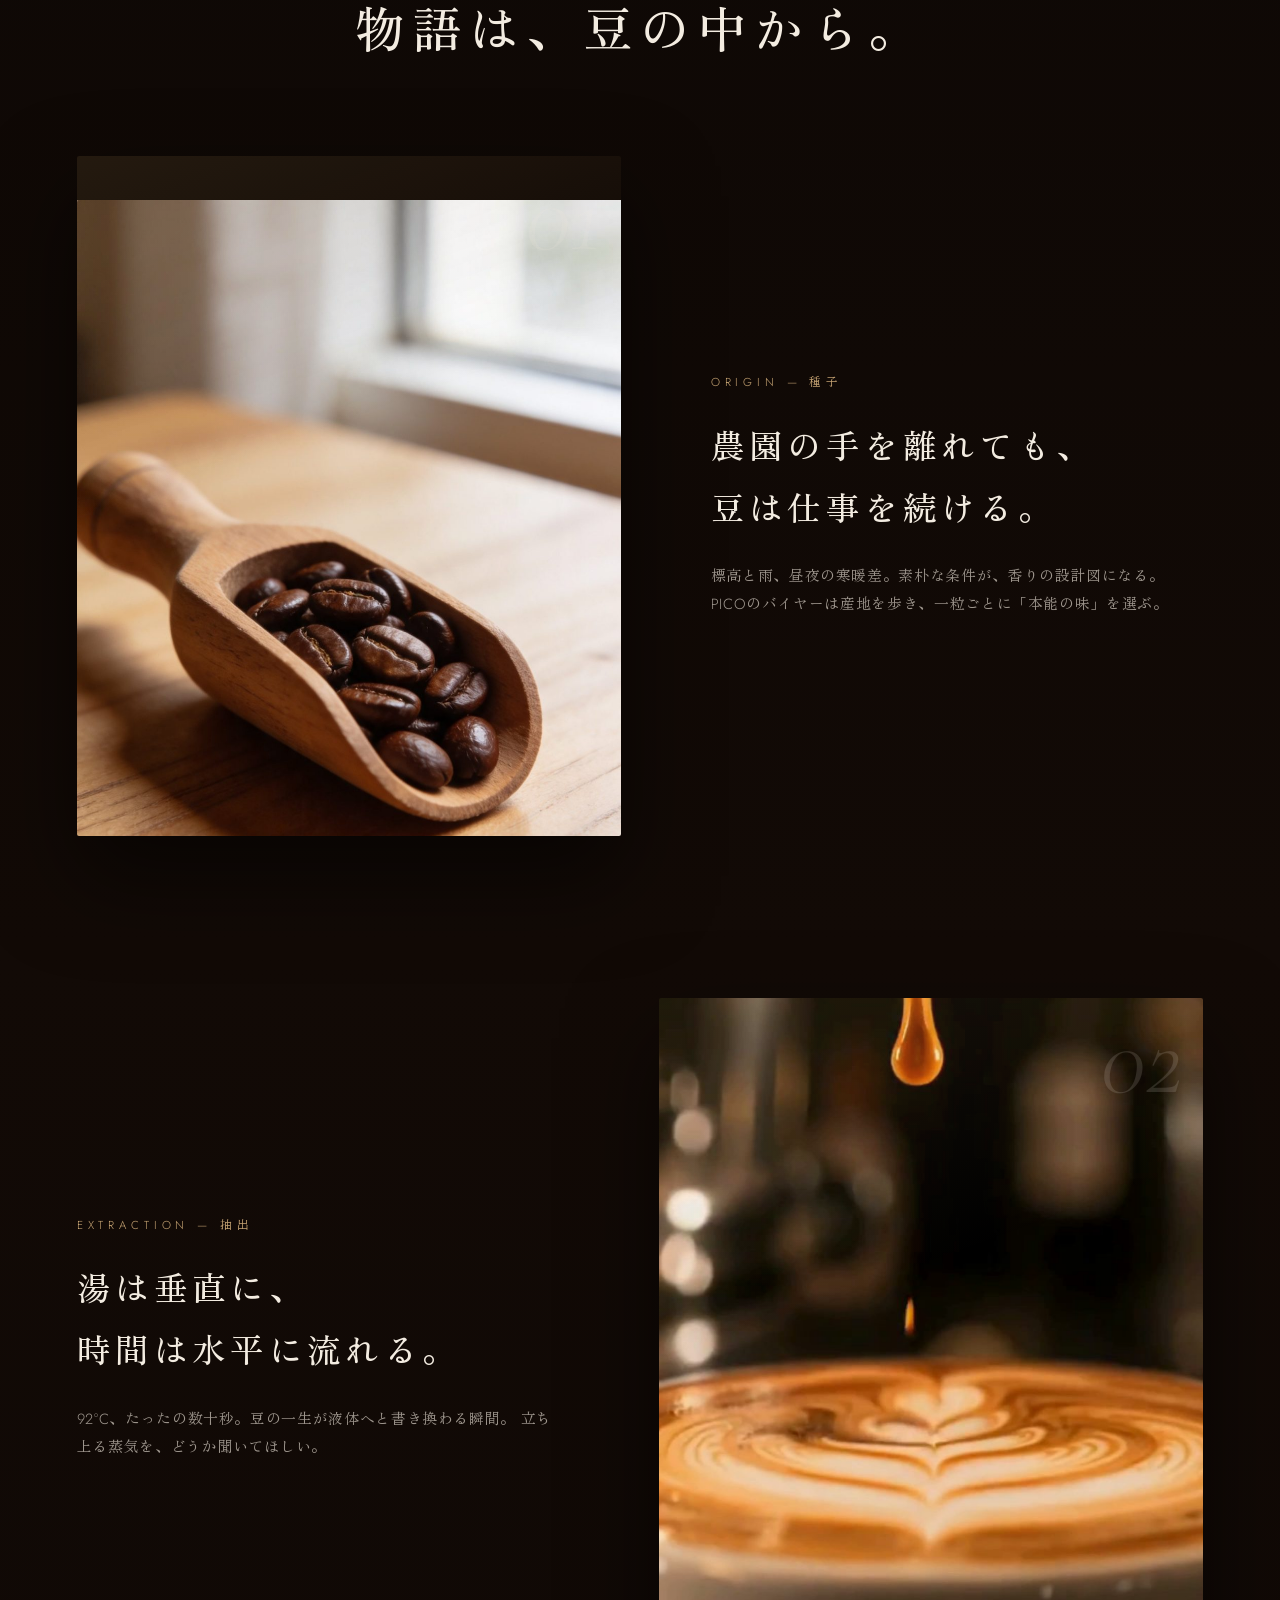
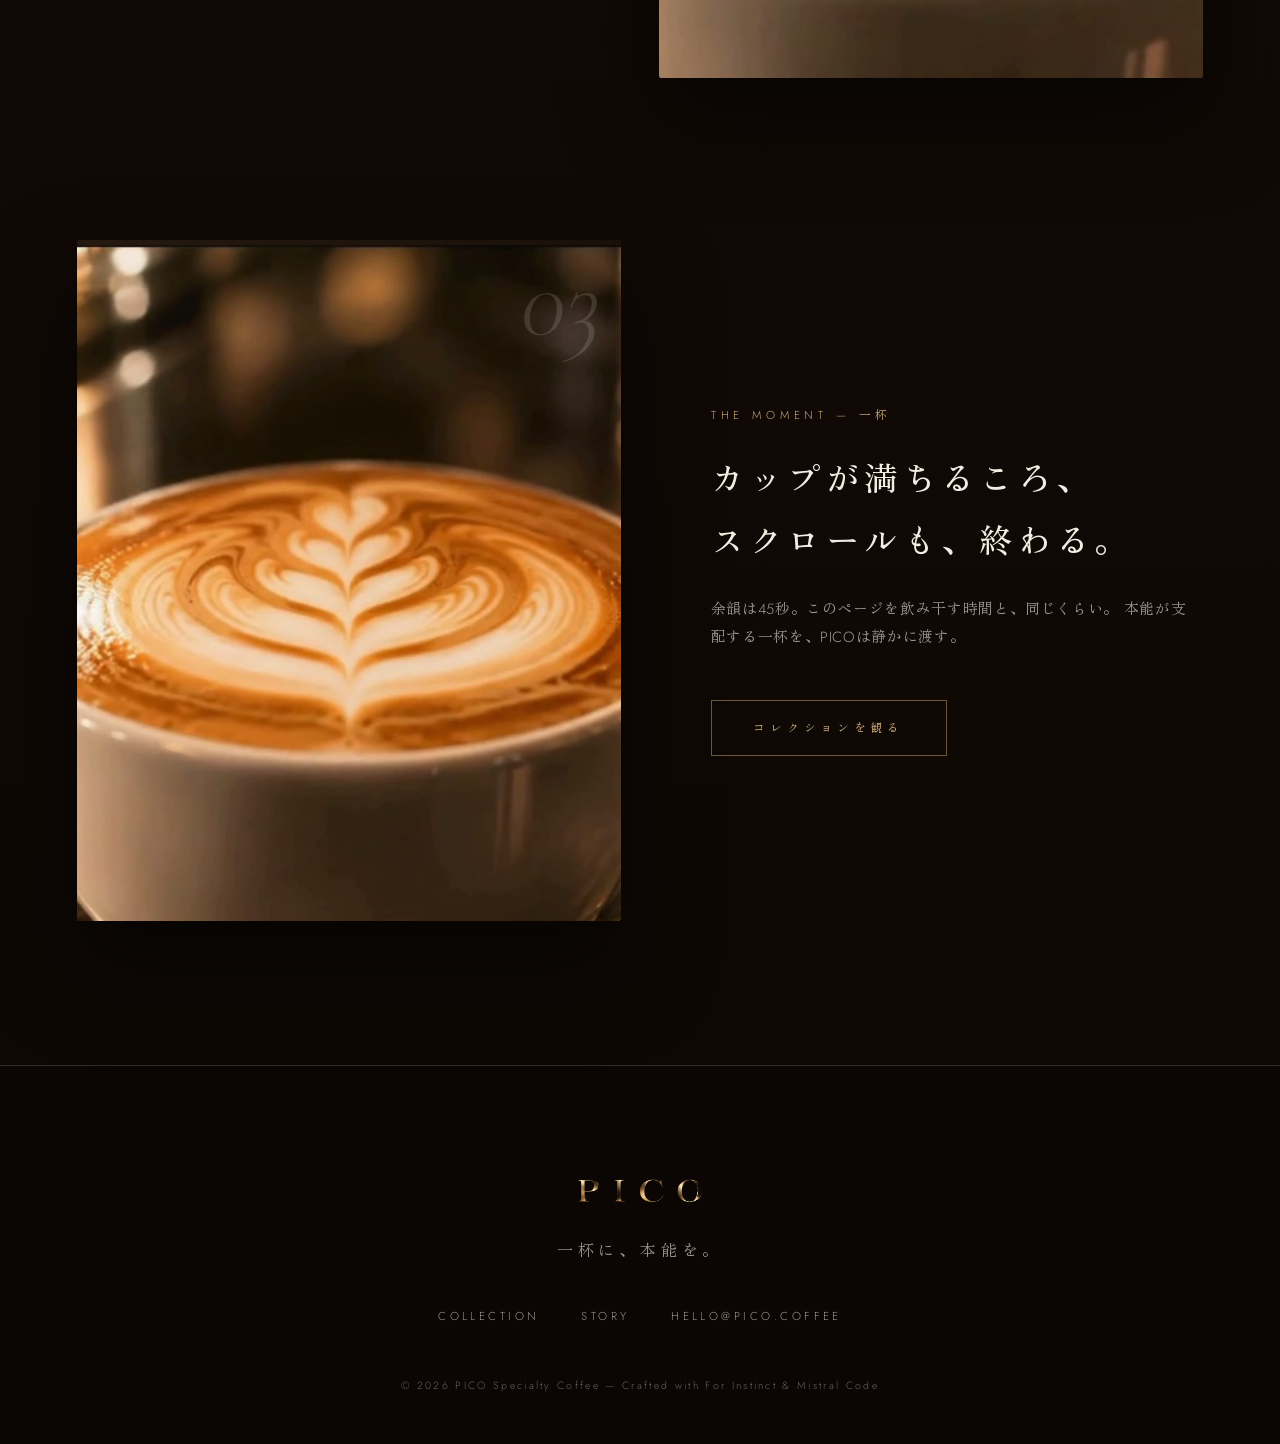
==== commit 71e4806a: "トップページにローディング画面と商品詳細スライドパネルを追加 Co-authored-by: base44-builder[bot] <245833847+base44-builder[bot]@us" ====
--- a/index.html
+++ b/index.html
@@ -1,5 +1,5 @@
 <!doctype html>
-<html lang="ja">
+<html lang="ja" class="is-loading">
 <head>
   <meta charset="utf-8" />
   <meta name="viewport" content="width=device-width, initial-scale=1, viewport-fit=cover" />
@@ -11,8 +11,28 @@
   <link href="https://fonts.googleapis.com/css2?family=Cormorant+Garamond:ital,wght@0,300;0,400;0,500;1,300&family=Jost:wght@300;400;500&family=Zen+Old+Mincho:wght@400;500&display=swap" rel="stylesheet" />
   <link rel="stylesheet" href="css/style.css" />
   <link rel="icon" href="assets/img/PICO.png" />
+  <noscript><style>html.is-loading{overflow:auto}.preloader{display:none}</style></noscript>
 </head>
 <body>
+  <!-- 0. PRELOADER — holds the stage until the first frames are decoded -->
+  <div class="preloader" id="preloader">
+    <div class="preloader__panel preloader__panel--top"></div>
+    <div class="preloader__panel preloader__panel--bottom"></div>
+    <div class="preloader__inner">
+      <svg class="preloader__bean" viewBox="0 0 64 92" aria-hidden="true">
+        <defs>
+          <clipPath id="beanClip"><path d="M32 4C46 4 57 21 57 46S46 88 32 88 7 71 7 46 18 4 32 4Z" /></clipPath>
+        </defs>
+        <g clip-path="url(#beanClip)">
+          <rect class="preloader__fill" id="preloaderFill" x="0" y="0" width="64" height="92" />
+        </g>
+        <path class="preloader__outline" d="M32 4C46 4 57 21 57 46S46 88 32 88 7 71 7 46 18 4 32 4Z" />
+        <path class="preloader__crease" d="M32 8C25 22 25 32 32 46s7 24 0 38" />
+      </svg>
+      <p class="preloader__label">Brewing</p>
+    </div>
+  </div>
+
   <div class="grain" aria-hidden="true"></div>
   <div class="scroll-progress" aria-hidden="true"><span id="progressBar"></span></div>
 
@@ -86,6 +106,10 @@
       <div class="product-cursor" id="productCursor">
         <span>01</span><i>/</i><span>04</span>
       </div>
+      <button class="select-bean" id="selectBean" type="button">
+        <span>この豆を選ぶ</span>
+        <svg viewBox="0 0 24 24" fill="none" aria-hidden="true"><path d="M4 12h15M13 6l6 6-6 6" stroke="currentColor" stroke-width="1.3" stroke-linecap="round" stroke-linejoin="round" /></svg>
+      </button>
     </div>
   </section>
 
@@ -154,6 +178,35 @@
     <p class="footer-fine">&copy; <span id="year"></span> PICO Specialty Coffee — Crafted with For Instinct &amp; Mistral Code</p>
   </footer>
 
+  <!-- 4. EXTRACTION DRAWER — slides in from the right edge -->
+  <div class="drawer-scrim" id="drawerScrim" aria-hidden="true"></div>
+  <aside class="bean-drawer" id="beanDrawer" role="dialog" aria-modal="true" aria-labelledby="drawerTitle" aria-hidden="true">
+    <button class="drawer-close" id="drawerClose" type="button" aria-label="閉じる">
+      <svg viewBox="0 0 24 24" fill="none" aria-hidden="true"><path d="M6 6l12 12M18 6 6 18" stroke="currentColor" stroke-width="1.3" stroke-linecap="round" /></svg>
+    </button>
+    <div class="bean-drawer__inner">
+      <p class="eyebrow" id="drawerRoast">MEDIUM ROAST</p>
+      <h3 class="bean-drawer__title" id="drawerTitle">BRAZIL</h3>
+      <p class="bean-drawer__name" id="drawerName">SOL BRAZIL — 200g</p>
+      <figure class="bean-drawer__media">
+        <img id="drawerImage" src="assets/img/products/brazil.jpg" alt="" width="900" height="1200" />
+      </figure>
+      <dl class="bean-drawer__specs">
+        <div class="spec">
+          <dt>Flavor</dt>
+          <dd id="drawerNote">深い苦味が特徴。ダークチョコ×ローストナッツ。</dd>
+        </div>
+        <div class="spec">
+          <dt>Roast</dt>
+          <dd>
+            <span class="roast-meter" aria-hidden="true"><i id="roastMeter"></i></span>
+            <span id="drawerRoastText">MEDIUM</span>
+          </dd>
+        </div>
+      </dl>
+    </div>
+  </aside>
+
   <script src="js/main.js"></script>
 </body>
 </html>
--- a/css/style.css
+++ b/css/style.css
@@ -44,6 +44,56 @@
 }
 .sp-only { display: none; }
 
+/* ============ 0. PRELOADER ============ */
+html.is-loading,
+html.is-loading body { overflow: hidden; }
+
+.preloader {
+  position: fixed; inset: 0; z-index: 100;
+  display: grid; place-items: center;
+}
+.preloader__panel {
+  position: absolute; left: 0; width: 100%; height: 50.5%;
+  background: #0a0503;
+  transition: transform 1s var(--ease);
+  will-change: transform;
+}
+.preloader__panel--top { top: 0; }
+.preloader__panel--bottom { bottom: 0; }
+.preloader.is-done { pointer-events: none; }
+.preloader.is-done .preloader__panel--top { transform: translateY(-101%); }
+.preloader.is-done .preloader__panel--bottom { transform: translateY(101%); }
+.preloader.is-hidden { display: none; }
+
+.preloader__inner {
+  position: relative; z-index: 1;
+  display: flex; flex-direction: column; align-items: center; gap: 1.5rem;
+  transition: opacity 0.4s ease, transform 0.4s ease;
+}
+.preloader.is-done .preloader__inner { opacity: 0; transform: translateY(-0.8rem); }
+.preloader__bean { width: 2.4rem; height: auto; overflow: visible; }
+.preloader__fill {
+  fill: var(--gold);
+  transform-box: fill-box;
+  transform-origin: 50% 100%;
+  transform: scaleY(0);
+}
+.preloader__outline,
+.preloader__crease {
+  fill: none;
+  stroke: rgba(243, 236, 225, 0.42);
+  stroke-width: 1.2;
+  stroke-linecap: round;
+}
+.preloader__crease { stroke-width: 1; opacity: 0.7; }
+.preloader__label {
+  font-size: 0.6rem;
+  letter-spacing: 0.6em;
+  text-indent: 0.6em;
+  text-transform: uppercase;
+  color: var(--cream-dim);
+}
+
 /* film grain */
 .grain {
   position: fixed; inset: -50%;
@@ -134,9 +184,11 @@
   filter: drop-shadow(0 6px 45px rgba(201, 166, 117, 0.28));
   animation: logoIn 2.4s var(--ease) 0.4s both;
 }
+/* no filter tween here: iOS Safari renders a large transparent PNG as a
+   solid white box when blur() animates on it. opacity + scale only. */
 @keyframes logoIn {
-  from { opacity: 0; transform: scale(1.18); filter: blur(14px) drop-shadow(0 6px 45px rgba(201,166,117,0.5)); }
-  to { opacity: 1; transform: scale(1); filter: blur(0) drop-shadow(0 6px 45px rgba(201,166,117,0.28)); }
+  from { opacity: 0; transform: scale(1.15); }
+  to { opacity: 1; transform: scale(1); }
 }
 
 .hero-tag {
@@ -184,6 +236,8 @@
   letter-spacing: 0.14em;
   line-height: 1.6;
 }
+/* an italic latin numeral inside mincho copy reads as a mismatch */
+.section-head h2 .numeral { font-family: inherit; font-style: normal; font-weight: inherit; }
 .section-head .lead {
   margin-top: 1.2rem;
   color: var(--cream-dim);
@@ -218,7 +272,9 @@
   height: 100%; aspect-ratio: 3 / 4;
   transform: translateX(-50%);
   display: grid; place-items: center;
-  transition: transform 0.85s var(--ease), opacity 0.85s var(--ease), filter 0.85s var(--ease);
+  /* filter excluded on purpose: animating blur repaints every frame and
+     looks janky on phones; blur stays static per slot role */
+  transition: transform 0.7s var(--ease), opacity 0.7s var(--ease);
   will-change: transform, opacity;
 }
 .slot img {
@@ -268,7 +324,9 @@
 .product-meta {
   margin-top: clamp(2.6rem, 6vh, 4.2rem);
   text-align: center;
-}
+  transition: opacity 0.28s var(--ease);
+}
+.product-meta.is-switching { opacity: 0; }
 .product-origin {
   font-family: var(--serif);
   font-weight: 300;
@@ -299,6 +357,134 @@
   color: var(--gold);
 }
 .product-cursor i { margin: 0 0.6rem; opacity: 0.5; font-style: normal; }
+
+.select-bean {
+  margin-top: 2.4rem;
+  display: inline-flex; align-items: center; gap: 1rem;
+  padding: 1rem 2.4rem;
+  border: 1px solid rgba(201, 166, 117, 0.5);
+  background: transparent;
+  color: var(--gold);
+  font-family: var(--sans);
+  font-size: 0.72rem;
+  letter-spacing: 0.4em;
+  text-transform: uppercase;
+  cursor: pointer;
+  transition: background 0.35s, color 0.35s, border-color 0.35s;
+}
+.select-bean svg { width: 1rem; height: 1rem; transition: transform 0.35s var(--ease); }
+.select-bean:hover { background: var(--gold); color: #241407; border-color: var(--gold); }
+.select-bean:hover svg { transform: translateX(0.3rem); }
+.select-bean:focus-visible { outline: 1px solid var(--gold); outline-offset: 4px; }
+
+/* ============ 4. EXTRACTION DRAWER ============ */
+html.is-drawer-open,
+html.is-drawer-open body { overflow: hidden; }
+
+.drawer-scrim {
+  position: fixed; inset: 0; z-index: 75;
+  background: rgba(6, 3, 1, 0.62);
+  -webkit-backdrop-filter: blur(2px);
+  backdrop-filter: blur(2px);
+  opacity: 0; pointer-events: none;
+  transition: opacity 0.6s var(--ease);
+}
+.drawer-scrim.is-open { opacity: 1; pointer-events: auto; }
+
+.bean-drawer {
+  position: fixed; top: 0; right: 0; bottom: 0;
+  width: min(40vw, 33rem);
+  z-index: 80;
+  background: linear-gradient(160deg, rgba(28, 18, 10, 0.97), rgba(10, 5, 3, 0.99));
+  border-left: 1px solid rgba(201, 166, 117, 0.28);
+  box-shadow: -30px 0 80px rgba(0, 0, 0, 0.55);
+  transform: translateX(calc(100% + 14px));
+  /* the 1.35 overshoot gives the panel a spring settle at the edge */
+  transition: transform 0.8s cubic-bezier(0.34, 1.35, 0.64, 1), visibility 0s linear 0.8s;
+  visibility: hidden;
+  pointer-events: none;
+}
+.bean-drawer.is-open {
+  transform: translateX(0);
+  visibility: visible;
+  transition: transform 0.8s cubic-bezier(0.34, 1.35, 0.64, 1), visibility 0s;
+  pointer-events: auto;
+}
+
+.bean-drawer__inner {
+  height: 100%;
+  overflow-y: auto;
+  padding: clamp(3.6rem, 8vh, 5.5rem) clamp(1.4rem, 3vw, 2.8rem) 3rem;
+}
+.bean-drawer__title {
+  font-family: var(--serif);
+  font-weight: 300;
+  font-size: clamp(2rem, 3.4vw, 3rem);
+  letter-spacing: 0.18em;
+  line-height: 1.2;
+}
+.bean-drawer__name {
+  margin-top: 0.6rem;
+  font-size: 0.72rem;
+  letter-spacing: 0.32em;
+  text-transform: uppercase;
+  color: var(--cream-dim);
+}
+.bean-drawer__media {
+  margin: 1.8rem 0 0;
+  border: 1px solid var(--line);
+  background: radial-gradient(70% 60% at 50% 40%, rgba(243, 236, 225, 0.07), transparent 70%);
+}
+.bean-drawer__media img {
+  width: 100%; height: auto;
+  aspect-ratio: 3 / 4;
+  object-fit: cover;
+}
+.bean-drawer__specs { margin-top: 2rem; display: grid; gap: 1.4rem; }
+.bean-drawer__specs .spec { border-top: 1px solid var(--line); padding-top: 1rem; }
+.bean-drawer__specs dt {
+  font-size: 0.6rem;
+  letter-spacing: 0.4em;
+  text-transform: uppercase;
+  color: var(--gold);
+}
+.bean-drawer__specs dd {
+  margin-top: 0.6rem;
+  font-family: var(--mincho);
+  font-size: 0.9rem;
+  letter-spacing: 0.12em;
+  line-height: 1.9;
+  color: var(--cream-dim);
+}
+.roast-meter {
+  display: block;
+  position: relative;
+  height: 2px;
+  background: rgba(243, 236, 225, 0.14);
+  margin-bottom: 0.7rem;
+}
+.roast-meter i {
+  position: absolute; inset: 0;
+  background: linear-gradient(90deg, #8a6a43, var(--gold));
+  transform-origin: 0 50%;
+  transform: scaleX(0.55);
+  transition: transform 0.6s var(--ease);
+}
+.drawer-close {
+  position: absolute; top: max(1rem, env(safe-area-inset-top)); right: 1rem;
+  z-index: 1;
+  width: 2.8rem; height: 2.8rem;
+  border-radius: 50%;
+  border: 1px solid rgba(201, 166, 117, 0.35);
+  background: rgba(20, 12, 6, 0.5);
+  color: var(--cream);
+  display: grid; place-items: center;
+  cursor: pointer;
+  transition: border-color 0.3s, background 0.3s;
+}
+.drawer-close svg { width: 1rem; height: 1rem; }
+.drawer-close:hover { border-color: var(--gold); background: rgba(201, 166, 117, 0.1); }
+.drawer-close:focus-visible { outline: 1px solid var(--gold); outline-offset: 4px; }
 
 /* ============ 5. STORY ============ */
 .story {
@@ -424,6 +610,8 @@
   .site-nav nav a { font-size: 0.62rem; letter-spacing: 0.16em; }
   .footer-nav { flex-wrap: wrap; gap: 1rem 1.6rem; }
   .arrow { width: 2.9rem; height: 2.9rem; }
+  .bean-drawer { width: min(88vw, 26rem); }
+  .bean-drawer__inner { padding-top: 4.2rem; }
 }
 
 @media (max-width: 480px) {
@@ -441,4 +629,8 @@
   .hero-tag { animation: none; }
   .scroll-hint__line { animation: none; }
   .reveal { opacity: 1; transform: none; transition: none; }
-}
+  .preloader__panel { transition-duration: 0.25s; }
+  .preloader__inner { transition-duration: 0.2s; }
+  .bean-drawer { transition-duration: 0.2s; }
+  .drawer-scrim { transition-duration: 0.2s; }
+}
